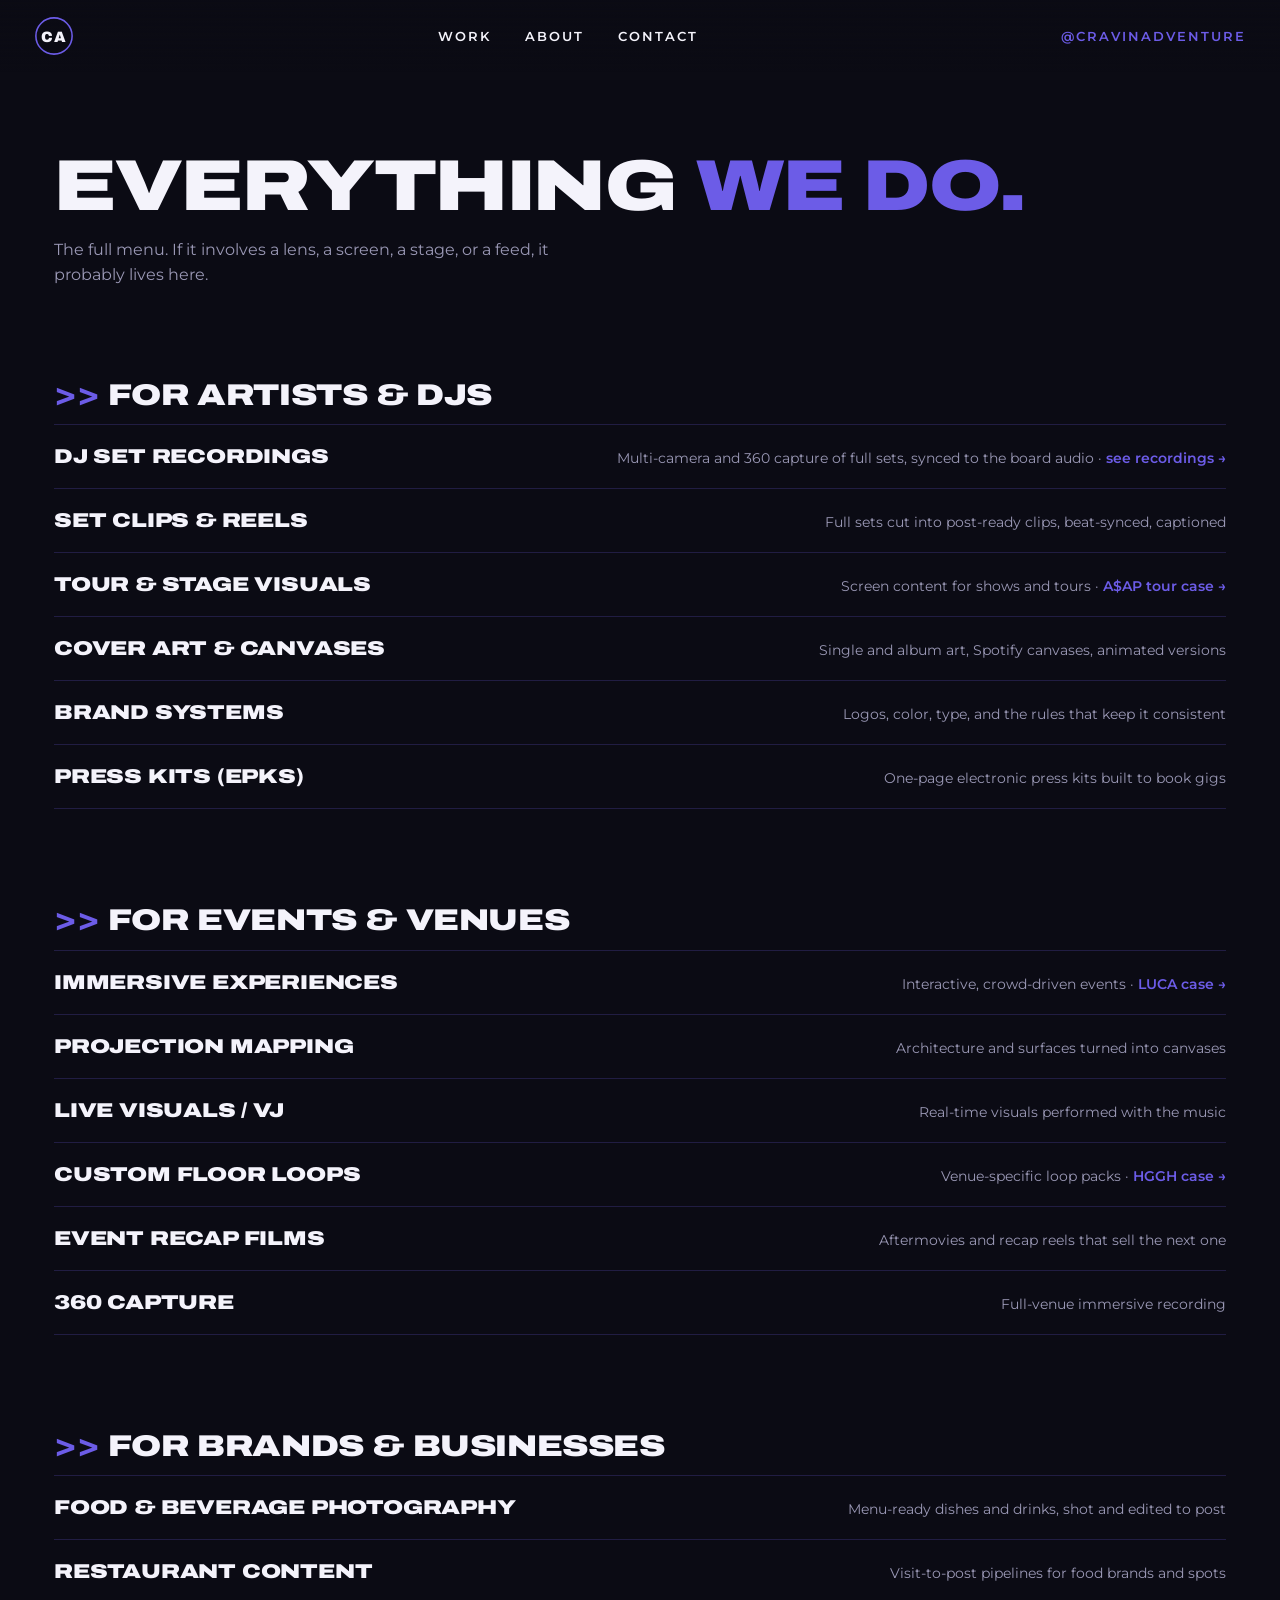
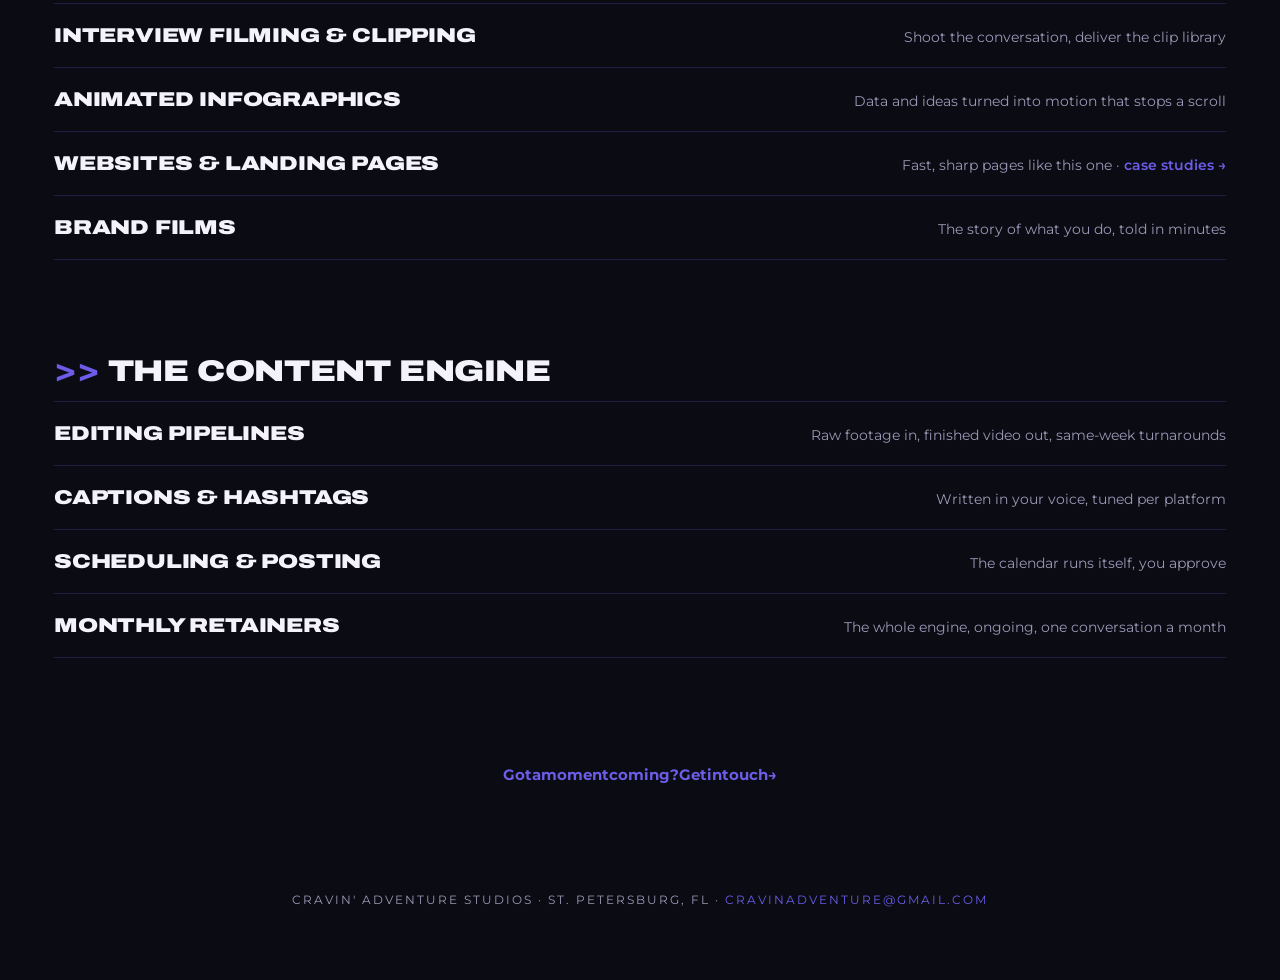
==== services.html @ c7253a54 "services.html: the full menu, grouped by audience with proof links Progressive disclosure per Agency" ====
<!DOCTYPE html>
<html lang="en">
<head>
<meta charset="UTF-8">
<meta name="viewport" content="width=device-width, initial-scale=1.0">
<title>Everything We Do · Cravin' Adventure Studios</title>
<meta name="description" content="The full menu: visuals, video, photography, immersive events, and content engines from Cravin' Adventure Studios.">
<link rel="preconnect" href="https://fonts.googleapis.com">
<link rel="preconnect" href="https://fonts.gstatic.com" crossorigin>
<link href="https://fonts.googleapis.com/css2?family=Archivo:wdth,wght@125,900&family=Montserrat:wght@400;600&display=swap" rel="stylesheet">
<link rel="stylesheet" href="css/main.css">
<style>
  .svc-hero{padding:150px 34px 40px;max-width:1240px;margin:0 auto}
  .svc-hero h1{font-family:"Archivo",sans-serif;font-weight:900;font-stretch:125%;font-size:clamp(34px,6vw,72px);text-transform:uppercase;letter-spacing:-1.5px;line-height:1}
  .svc-hero h1 span{color:var(--accent)}
  .svc-hero p{margin-top:16px;color:var(--muted);font-size:16px;max-width:560px}
  .svc-group{max-width:1240px;margin:0 auto;padding:44px 34px}
  .svc-group h2{font-family:"Archivo",sans-serif;font-weight:900;font-stretch:125%;font-size:clamp(20px,2.6vw,30px);text-transform:uppercase;letter-spacing:-.4px;margin-bottom:6px}
  .svc-group h2::before{content:">> ";color:var(--accent)}
  .svc-list{border-top:1px solid var(--line)}
  .svc{display:flex;justify-content:space-between;align-items:baseline;gap:24px;padding:16px 0;border-bottom:1px solid var(--line)}
  .svc b{font-family:"Archivo",sans-serif;font-weight:900;font-stretch:125%;font-size:clamp(15px,1.7vw,20px);text-transform:uppercase;letter-spacing:-.2px;white-space:nowrap}
  .svc span{font-size:13.5px;color:var(--muted);text-align:right}
  .svc a{color:var(--accent);font-weight:600;text-decoration:none;white-space:nowrap}
  .backrow{text-align:center;padding:60px 0 20px}
  .backrow a{color:var(--accent);font-weight:700;font-size:15px;text-decoration:none}
  @media(max-width:700px){.svc{flex-direction:column;gap:4px}.svc span{text-align:left}}
</style>
</head>
<body>

<div id="exit-veil" aria-hidden="true"></div>

<nav id="nav">
  <a class="mono" href="index.html" aria-label="Cravin' Adventure Studios">
    <svg class="mono-spin" viewBox="0 0 64 64" width="40" height="40" aria-hidden="true">
      <circle cx="32" cy="32" r="29" fill="none" stroke="var(--accent)" stroke-width="2.5"/>
      <text x="32" y="41" text-anchor="middle" font-family="Archivo, sans-serif" font-weight="900" font-size="24" fill="var(--paper)">CA</text>
    </svg>
  </a>
  <div class="navlinks">
    <a class="lr" href="index.html#work">Work</a>
    <a class="lr" href="index.html#about">About</a>
    <a class="lr" href="index.html#contact">Contact</a>
  </div>
  <a class="ig lr" href="https://www.instagram.com/cravinadventure" target="_blank" rel="noopener">@cravinadventure</a>
</nav>

<header class="svc-hero">
  <h1>Everything <span>we do.</span></h1>
  <p>The full menu. If it involves a lens, a screen, a stage, or a feed, it probably lives here.</p>
</header>

<section class="svc-group" data-reveal>
  <h2>For Artists &amp; DJs</h2>
  <div class="svc-list">
    <div class="svc"><b>DJ Set Recordings</b><span>Multi-camera and 360 capture of full sets, synced to the board audio · <a href="https://cravinadventure.github.io/boutique-audio-visual-adventures/" target="_blank" rel="noopener">see recordings →</a></span></div>
    <div class="svc"><b>Set Clips &amp; Reels</b><span>Full sets cut into post-ready clips, beat-synced, captioned</span></div>
    <div class="svc"><b>Tour &amp; Stage Visuals</b><span>Screen content for shows and tours · <a href="https://cravinadventure.github.io/lxnd-asap-case-study/" target="_blank" rel="noopener">A$AP tour case →</a></span></div>
    <div class="svc"><b>Cover Art &amp; Canvases</b><span>Single and album art, Spotify canvases, animated versions</span></div>
    <div class="svc"><b>Brand Systems</b><span>Logos, color, type, and the rules that keep it consistent</span></div>
    <div class="svc"><b>Press Kits (EPKs)</b><span>One-page electronic press kits built to book gigs</span></div>
  </div>
</section>

<section class="svc-group" data-reveal>
  <h2>For Events &amp; Venues</h2>
  <div class="svc-list">
    <div class="svc"><b>Immersive Experiences</b><span>Interactive, crowd-driven events · <a href="https://cravinadventure.github.io/client-case-study-luca-immersive/" target="_blank" rel="noopener">LUCA case →</a></span></div>
    <div class="svc"><b>Projection Mapping</b><span>Architecture and surfaces turned into canvases</span></div>
    <div class="svc"><b>Live Visuals / VJ</b><span>Real-time visuals performed with the music</span></div>
    <div class="svc"><b>Custom Floor Loops</b><span>Venue-specific loop packs · <a href="https://cravinadventure.github.io/client-case-study-hggh/" target="_blank" rel="noopener">HGGH case →</a></span></div>
    <div class="svc"><b>Event Recap Films</b><span>Aftermovies and recap reels that sell the next one</span></div>
    <div class="svc"><b>360 Capture</b><span>Full-venue immersive recording</span></div>
  </div>
</section>

<section class="svc-group" data-reveal>
  <h2>For Brands &amp; Businesses</h2>
  <div class="svc-list">
    <div class="svc"><b>Food &amp; Beverage Photography</b><span>Menu-ready dishes and drinks, shot and edited to post</span></div>
    <div class="svc"><b>Restaurant Content</b><span>Visit-to-post pipelines for food brands and spots</span></div>
    <div class="svc"><b>Interview Filming &amp; Clipping</b><span>Shoot the conversation, deliver the clip library</span></div>
    <div class="svc"><b>Animated Infographics</b><span>Data and ideas turned into motion that stops a scroll</span></div>
    <div class="svc"><b>Websites &amp; Landing Pages</b><span>Fast, sharp pages like this one · <a href="https://cravinadventure.github.io/client-case-studies/" target="_blank" rel="noopener">case studies →</a></span></div>
    <div class="svc"><b>Brand Films</b><span>The story of what you do, told in minutes</span></div>
  </div>
</section>

<section class="svc-group" data-reveal>
  <h2>The Content Engine</h2>
  <div class="svc-list">
    <div class="svc"><b>Editing Pipelines</b><span>Raw footage in, finished video out, same-week turnarounds</span></div>
    <div class="svc"><b>Captions &amp; Hashtags</b><span>Written in your voice, tuned per platform</span></div>
    <div class="svc"><b>Scheduling &amp; Posting</b><span>The calendar runs itself, you approve</span></div>
    <div class="svc"><b>Monthly Retainers</b><span>The whole engine, ongoing, one conversation a month</span></div>
  </div>
</section>

<div class="backrow" data-reveal>
  <a class="lr" href="index.html#contact">Got a moment coming? Get in touch →</a>
</div>

<footer id="contact" style="padding-top:30px">
  <p class="fine">CRAVIN' ADVENTURE STUDIOS · St. Petersburg, FL · <a href="mailto:cravinadventure@gmail.com" style="color:var(--accent);text-decoration:none">cravinadventure@gmail.com</a></p>
</footer>

<script src="js/main.js"></script>
</body>
</html>
---- css/main.css ----
:root{
  --ink:#0b0b14; --panel:#101010; --panel2:#12121f;
  --paper:#f4f3fb; --muted:#9a98b5; --accent:#6C5CE7;
  --line:rgba(108,92,231,.22);
  --ease-reveal:cubic-bezier(.455,.03,.515,.955);
  --ease-roll:cubic-bezier(.2,.6,.3,1);
}
*{margin:0;padding:0;box-sizing:border-box}
html{scroll-behavior:smooth}
body{background:var(--ink);color:var(--paper);font-family:"Montserrat",Helvetica,Arial,sans-serif;line-height:1.55;-webkit-font-smoothing:antialiased;overflow-x:hidden}
a{color:inherit;text-decoration:none}
.visually-hidden{position:absolute;width:1px;height:1px;overflow:hidden;clip:rect(0 0 0 0)}

/* ---------- exit veil ---------- */
#exit-veil{position:fixed;inset:0;background:var(--ink);z-index:200;opacity:0;pointer-events:none;transition:opacity .3s ease-in-out}
#exit-veil.on{opacity:1}

/* ---------- nav ---------- */
#nav{position:fixed;top:0;left:0;right:0;z-index:100;display:flex;align-items:center;justify-content:space-between;padding:16px 34px;background:linear-gradient(180deg,rgba(11,11,20,.85),rgba(11,11,20,0));opacity:0}
.loaded #nav{animation:fadein .5s ease-out forwards}
.no-js #nav, .motion-off #nav{opacity:1;animation:none}
@keyframes fadein{to{opacity:1}}
@keyframes riseup{from{opacity:0;transform:translateY(30px)}to{opacity:1;transform:translateY(0)}}
.mono-spin{display:block;animation:spin 20s linear infinite}
@keyframes spin{to{transform:rotate(360deg)}}
.navlinks{display:flex;gap:34px}
#nav a{font-size:13px;font-weight:600;letter-spacing:2px;text-transform:uppercase}
.ig{color:var(--accent)}

/* ---------- letter-roll ---------- */
.lr{display:inline-block;overflow:hidden;vertical-align:bottom}
.lr .ch{display:inline-block;position:relative;transition:transform .25s var(--ease-roll);transition-delay:calc(var(--i)*25ms)}
.lr .ch::after{content:attr(data-ch);position:absolute;left:0;top:100%;color:var(--accent)}
@media(hover:hover){
  .lr:hover .ch, .lr:focus-visible .ch{transform:translateY(-100%)}
}

/* ---------- hero ---------- */
.hero{position:relative;height:100vh;min-height:560px;overflow:hidden;display:flex;flex-direction:column;justify-content:flex-end}
.hero::after{content:"";position:absolute;inset:0;background:linear-gradient(180deg,transparent 58%,rgba(11,11,20,.55) 78%,rgba(11,11,20,.96) 100%);z-index:1;pointer-events:none}
.hero video{position:absolute;inset:0;width:100%;height:100%;object-fit:cover;opacity:0}
.loaded .hero video{animation:fadein .9s ease-out .3s forwards}
.knockout{position:absolute;inset:0;width:100%;height:100%;opacity:0}
.loaded .knockout{animation:fadein .7s ease-out .25s forwards}
.motion-off .hero video,.motion-off .knockout{opacity:1;animation:none}
.kt{font-family:"Archivo",sans-serif;font-weight:900;font-stretch:125%;letter-spacing:.01em}
.hero-copy{position:relative;z-index:2;padding:0 34px 72px;max-width:720px;opacity:0}
.loaded .hero-copy{animation:riseup .6s cubic-bezier(.455,.03,.515,.955) .8s forwards}
.motion-off .hero-copy{opacity:1;transform:none;animation:none}
.hero-copy h2{font-family:"Archivo",sans-serif;font-weight:900;font-stretch:125%;font-size:clamp(22px,3.4vw,40px);line-height:1.06;letter-spacing:-.5px;text-transform:uppercase}
.hero-copy h2::after{content:"";display:block;width:72px;height:4px;background:var(--accent);margin-top:14px}
.hero-copy p{margin-top:14px;color:var(--muted);font-size:clamp(14px,1.6vw,17px);max-width:520px}
.cue{position:absolute;right:34px;bottom:72px;z-index:2;font-size:11px;letter-spacing:4px;color:var(--muted);writing-mode:vertical-rl;opacity:0}
.loaded .cue{animation:fadein .5s ease-out 1.2s forwards}
.motion-off .cue{opacity:1;animation:none}

/* ---------- marquee ---------- */
.marquee{overflow:hidden;border-top:1px solid var(--line);border-bottom:1px solid var(--line);background:var(--panel2);padding:14px 0}
.mq-track{display:flex;white-space:nowrap;width:max-content;animation:mq 30s linear infinite}
.marquee.rev .mq-track{animation-direction:reverse}
.mq-track span{font-family:"Archivo",sans-serif;font-weight:900;font-stretch:125%;font-size:15px;letter-spacing:3px;color:var(--muted)}
@keyframes mq{to{transform:translateX(-50%)}}

/* ---------- sections ---------- */
main section, footer{padding:110px 34px}
.shead{font-family:"Archivo",sans-serif;font-weight:900;font-stretch:125%;font-size:clamp(30px,4.6vw,56px);text-transform:uppercase;letter-spacing:-1px;line-height:1;margin-bottom:44px;max-width:1240px;margin-left:auto;margin-right:auto}
#work .shead::before{content:">> ";color:var(--accent)}

/* ---------- work grid ---------- */
.grid{display:grid;grid-template-columns:repeat(2,1fr);gap:22px;max-width:1240px;margin:0 auto}
.card{display:block;background:var(--panel2);border:1px solid var(--line);border-radius:18px;overflow:hidden;transition:opacity .3s ease,border-color .3s ease}
.card .media{height:320px;overflow:hidden;background:var(--panel)}
.card .media video,.card .media img{width:100%;height:100%;object-fit:cover;display:block;transition:transform .3s ease}
@media(hover:hover){
  .grid:hover .card:not(:hover){opacity:.35}
  .card:hover{border-color:var(--accent)}
  .card:hover .media video,.card:hover .media img{transform:scale(1.04)}
}
.card:focus-visible{outline:2px solid var(--accent);outline-offset:3px}
.card .meta{display:flex;justify-content:space-between;align-items:flex-end;gap:18px;padding:22px 24px}
.card h3{font-family:"Archivo",sans-serif;font-weight:900;font-stretch:125%;font-size:clamp(17px,1.9vw,23px);line-height:1.12;text-transform:uppercase;letter-spacing:-.3px;max-width:60%}
.stat{text-align:right;white-space:nowrap}
.stat b{display:block;font-family:"Archivo",sans-serif;font-weight:900;font-stretch:125%;font-size:clamp(22px,2.6vw,34px);color:var(--accent);letter-spacing:-.5px}
.stat > span{font-size:11.5px;letter-spacing:1.4px;text-transform:uppercase;color:var(--muted)}
.live{position:relative;padding-left:20px}
.live::before{content:"";position:absolute;left:0;top:50%;transform:translateY(-50%);width:11px;height:11px;border-radius:50%;background:var(--accent);animation:pulse 1.6s ease-in-out infinite}
@keyframes pulse{0%,100%{opacity:1}50%{opacity:.3}}
.alllink{text-align:center;margin-top:36px}
.alllink a{color:var(--accent);font-weight:600;font-size:15px;letter-spacing:.5px}

/* ---------- credibility ---------- */
.cred{text-align:center;background:var(--panel);border-top:1px solid var(--line);border-bottom:1px solid var(--line)}
.cred .shead{margin-bottom:16px}
.cred p{color:var(--muted);font-size:16px;max-width:560px;margin:0 auto}
.cred .names{margin-top:26px;font-family:"Archivo",sans-serif;font-weight:900;font-stretch:125%;font-size:13px;letter-spacing:2.5px;color:var(--paper);opacity:.85;max-width:none}

/* ---------- footer ---------- */
footer{text-align:center;padding-bottom:70px}
.biglink{display:inline-block;font-family:"Archivo",sans-serif;font-weight:900;font-stretch:125%;font-size:clamp(20px,4.2vw,52px);text-transform:lowercase;letter-spacing:-1px;border-bottom:4px solid var(--accent);padding-bottom:6px}
footer .sub{margin-top:26px}
footer .sub a{color:var(--accent);font-weight:600;letter-spacing:1px}
.fine{margin-top:56px;font-size:11.5px;letter-spacing:2px;color:var(--muted);text-transform:uppercase}

/* ---------- reveal defaults (IO adds .in; CSS transitions; static without JS) ---------- */
.js [data-reveal]{opacity:0;transform:translateY(40px);transition:opacity .45s var(--ease-reveal),transform .45s var(--ease-reveal)}
.js [data-reveal].in{opacity:1;transform:translateY(0)}
.js.motion-off [data-reveal]{opacity:1;transform:none;transition:none}

/* ---------- responsive ---------- */
@media(max-width:820px){
  .grid{grid-template-columns:1fr}
  .navlinks{display:none}
  .cue{display:none}
  main section, footer{padding:80px 22px}
  .hero-copy{padding:0 22px 84px}
  .card h3{max-width:100%}
  .card .meta{flex-direction:column;align-items:flex-start;gap:10px}
  .stat{text-align:left}
}

/* ---------- reduced motion ---------- */
@media(prefers-reduced-motion:reduce){
  html{scroll-behavior:auto}
  .mono-spin,.mq-track,.live::before{animation:none}
  .lr .ch{transition:none}
  .card .media video,.card .media img,.card{transition:none}
  .js [data-reveal],.hero-copy,.cue,#nav,.hero video,.knockout{opacity:1 !important;transform:none !important;animation:none !important}
}
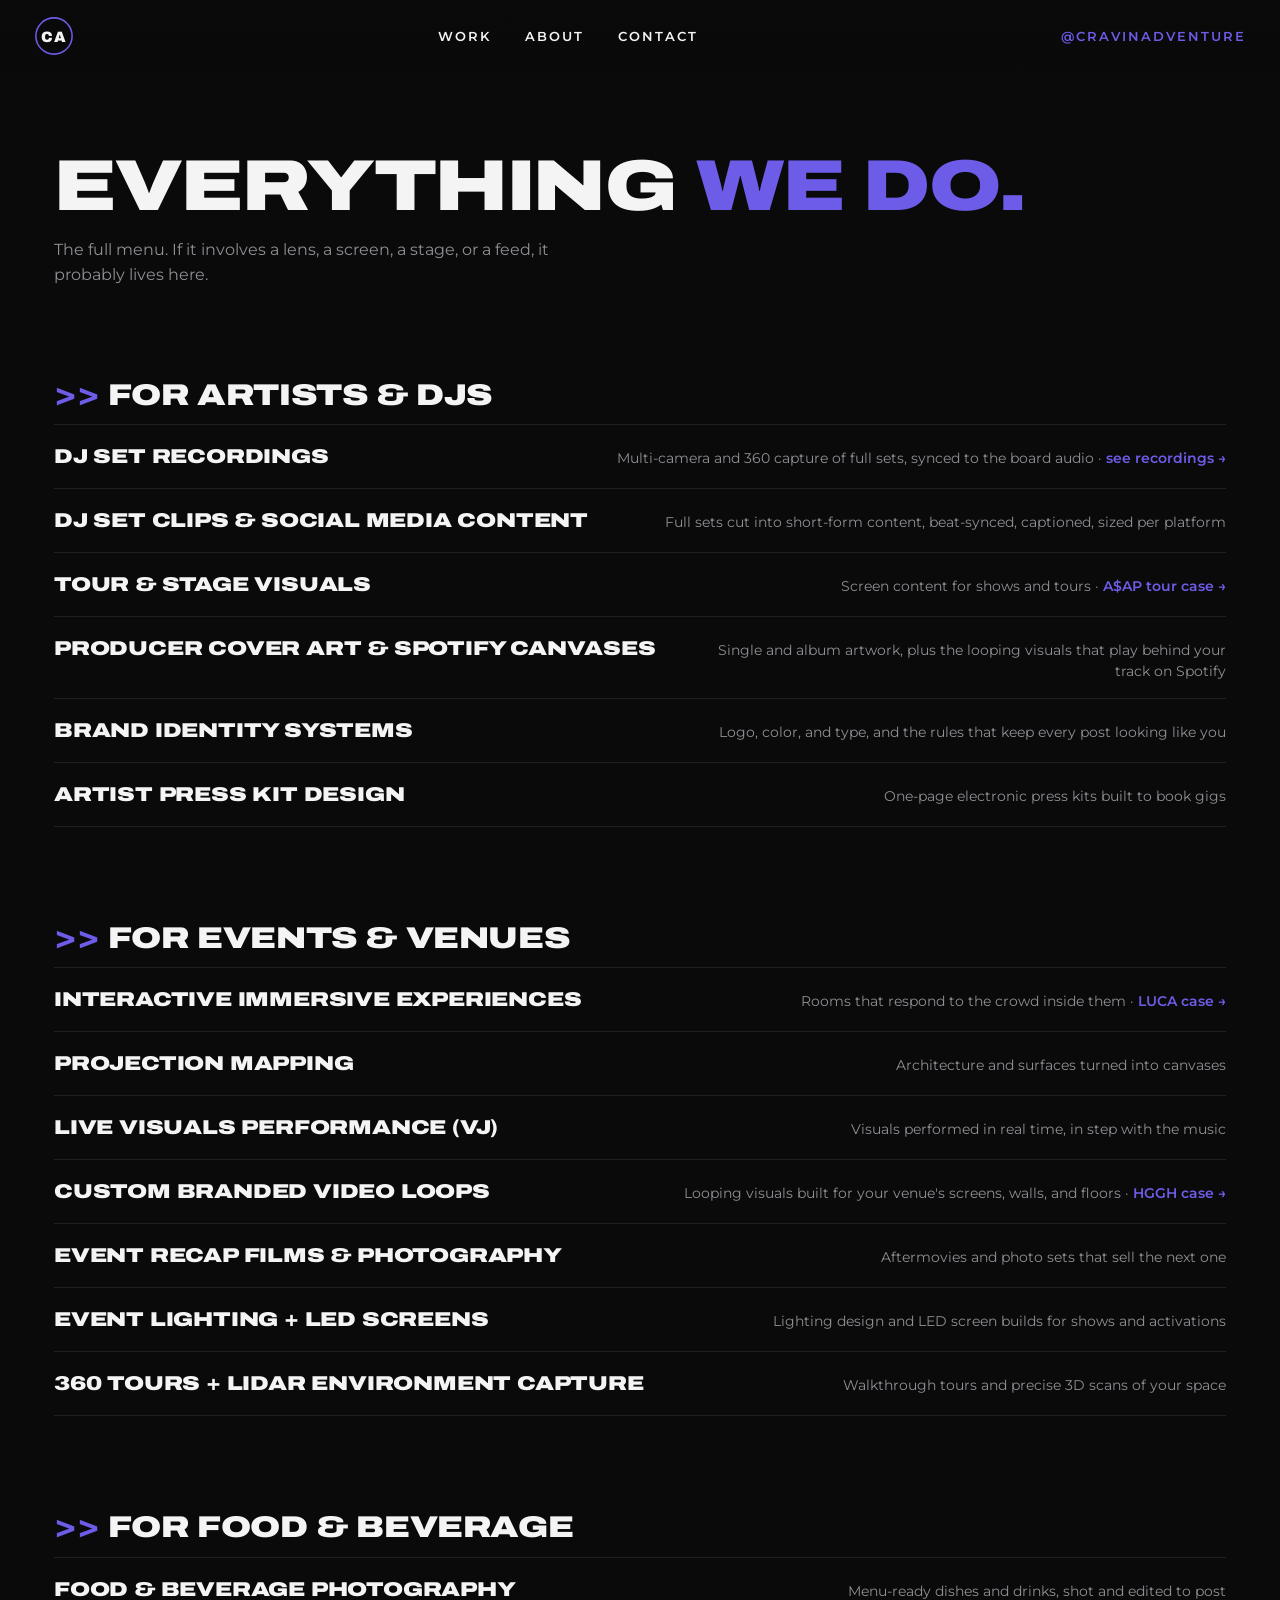
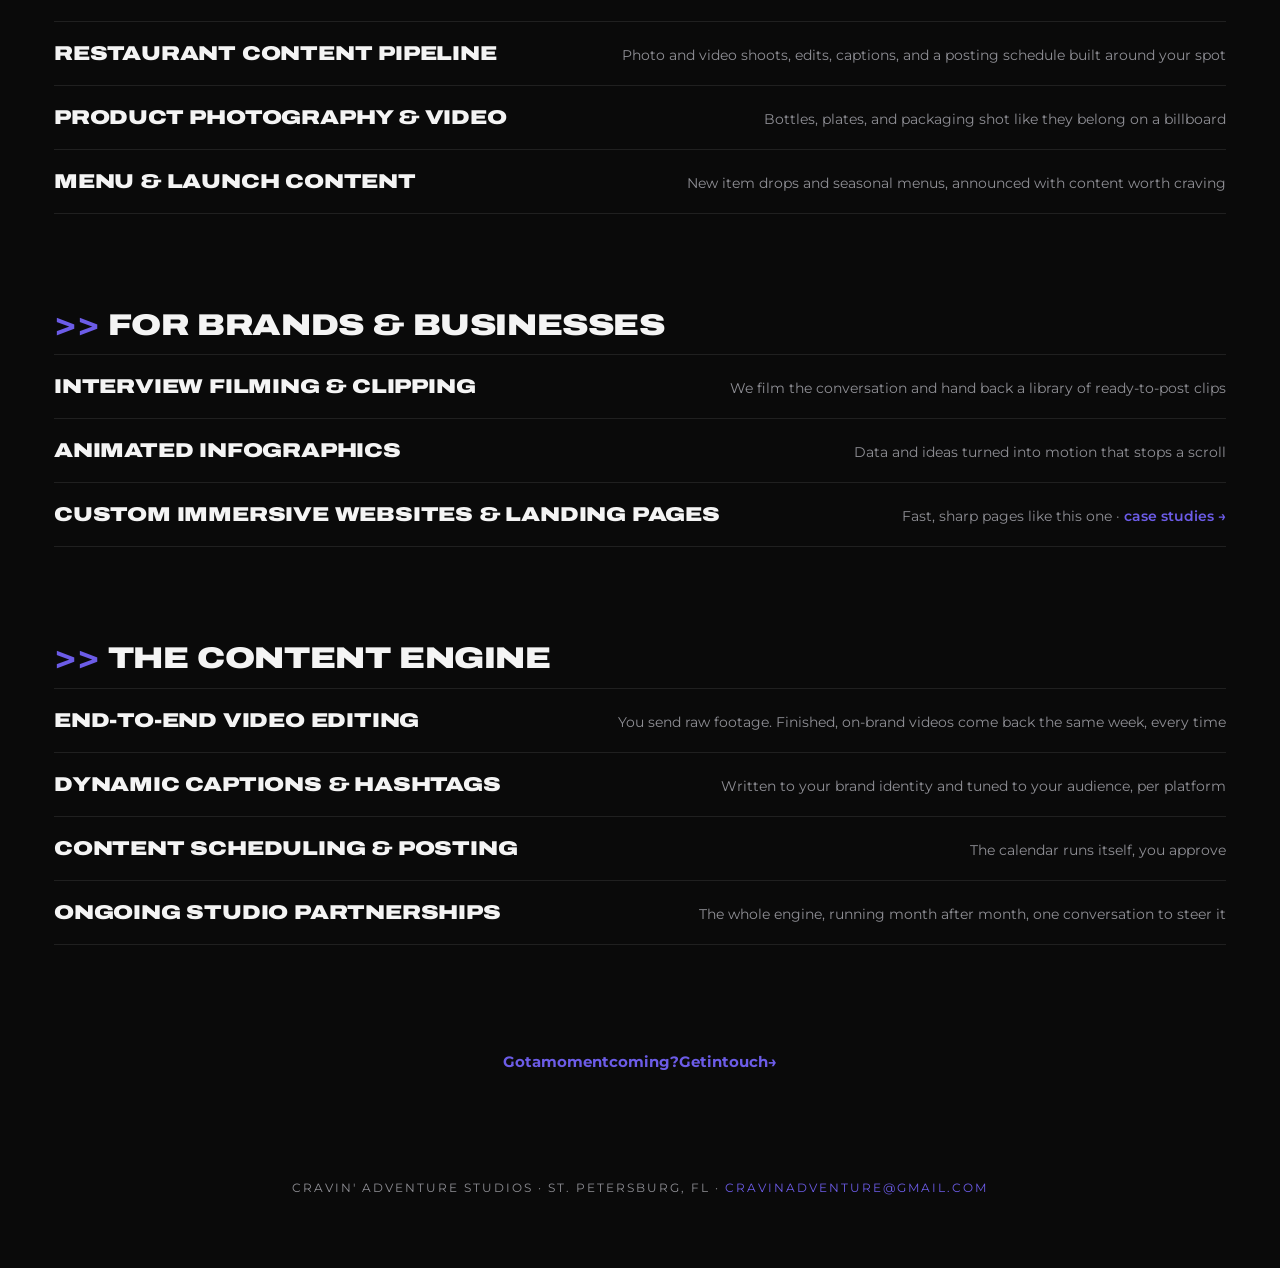
==== commit 4ecbb685: "services: full copy pass per Mitch, average-Joe clarity, upscale tone - Renames: DJ Set Clips & Soci" ====
--- a/services.html
+++ b/services.html
@@ -55,45 +55,53 @@
   <h2>For Artists &amp; DJs</h2>
   <div class="svc-list">
     <div class="svc"><b>DJ Set Recordings</b><span>Multi-camera and 360 capture of full sets, synced to the board audio · <a href="https://cravinadventure.github.io/boutique-audio-visual-adventures/" target="_blank" rel="noopener">see recordings →</a></span></div>
-    <div class="svc"><b>Set Clips &amp; Reels</b><span>Full sets cut into post-ready clips, beat-synced, captioned</span></div>
+    <div class="svc"><b>DJ Set Clips &amp; Social Media Content</b><span>Full sets cut into short-form content, beat-synced, captioned, sized per platform</span></div>
     <div class="svc"><b>Tour &amp; Stage Visuals</b><span>Screen content for shows and tours · <a href="https://cravinadventure.github.io/lxnd-asap-case-study/" target="_blank" rel="noopener">A$AP tour case →</a></span></div>
-    <div class="svc"><b>Cover Art &amp; Canvases</b><span>Single and album art, Spotify canvases, animated versions</span></div>
-    <div class="svc"><b>Brand Systems</b><span>Logos, color, type, and the rules that keep it consistent</span></div>
-    <div class="svc"><b>Press Kits (EPKs)</b><span>One-page electronic press kits built to book gigs</span></div>
+    <div class="svc"><b>Producer Cover Art &amp; Spotify Canvases</b><span>Single and album artwork, plus the looping visuals that play behind your track on Spotify</span></div>
+    <div class="svc"><b>Brand Identity Systems</b><span>Logo, color, and type, and the rules that keep every post looking like you</span></div>
+    <div class="svc"><b>Artist Press Kit Design</b><span>One-page electronic press kits built to book gigs</span></div>
   </div>
 </section>
 
 <section class="svc-group" data-reveal>
   <h2>For Events &amp; Venues</h2>
   <div class="svc-list">
-    <div class="svc"><b>Immersive Experiences</b><span>Interactive, crowd-driven events · <a href="https://cravinadventure.github.io/client-case-study-luca-immersive/" target="_blank" rel="noopener">LUCA case →</a></span></div>
+    <div class="svc"><b>Interactive Immersive Experiences</b><span>Rooms that respond to the crowd inside them · <a href="https://cravinadventure.github.io/client-case-study-luca-immersive/" target="_blank" rel="noopener">LUCA case →</a></span></div>
     <div class="svc"><b>Projection Mapping</b><span>Architecture and surfaces turned into canvases</span></div>
-    <div class="svc"><b>Live Visuals / VJ</b><span>Real-time visuals performed with the music</span></div>
-    <div class="svc"><b>Custom Floor Loops</b><span>Venue-specific loop packs · <a href="https://cravinadventure.github.io/client-case-study-hggh/" target="_blank" rel="noopener">HGGH case →</a></span></div>
-    <div class="svc"><b>Event Recap Films</b><span>Aftermovies and recap reels that sell the next one</span></div>
-    <div class="svc"><b>360 Capture</b><span>Full-venue immersive recording</span></div>
+    <div class="svc"><b>Live Visuals Performance (VJ)</b><span>Visuals performed in real time, in step with the music</span></div>
+    <div class="svc"><b>Custom Branded Video Loops</b><span>Looping visuals built for your venue's screens, walls, and floors · <a href="https://cravinadventure.github.io/client-case-study-hggh/" target="_blank" rel="noopener">HGGH case →</a></span></div>
+    <div class="svc"><b>Event Recap Films &amp; Photography</b><span>Aftermovies and photo sets that sell the next one</span></div>
+    <div class="svc"><b>Event Lighting + LED Screens</b><span>Lighting design and LED screen builds for shows and activations</span></div>
+    <div class="svc"><b>360 Tours + LiDAR Environment Capture</b><span>Walkthrough tours and precise 3D scans of your space</span></div>
+  </div>
+</section>
+
+<section class="svc-group" data-reveal>
+  <h2>For Food &amp; Beverage</h2>
+  <div class="svc-list">
+    <div class="svc"><b>Food &amp; Beverage Photography</b><span>Menu-ready dishes and drinks, shot and edited to post</span></div>
+    <div class="svc"><b>Restaurant Content Pipeline</b><span>Photo and video shoots, edits, captions, and a posting schedule built around your spot</span></div>
+    <div class="svc"><b>Product Photography &amp; Video</b><span>Bottles, plates, and packaging shot like they belong on a billboard</span></div>
+    <div class="svc"><b>Menu &amp; Launch Content</b><span>New item drops and seasonal menus, announced with content worth craving</span></div>
   </div>
 </section>
 
 <section class="svc-group" data-reveal>
   <h2>For Brands &amp; Businesses</h2>
   <div class="svc-list">
-    <div class="svc"><b>Food &amp; Beverage Photography</b><span>Menu-ready dishes and drinks, shot and edited to post</span></div>
-    <div class="svc"><b>Restaurant Content</b><span>Visit-to-post pipelines for food brands and spots</span></div>
-    <div class="svc"><b>Interview Filming &amp; Clipping</b><span>Shoot the conversation, deliver the clip library</span></div>
+    <div class="svc"><b>Interview Filming &amp; Clipping</b><span>We film the conversation and hand back a library of ready-to-post clips</span></div>
     <div class="svc"><b>Animated Infographics</b><span>Data and ideas turned into motion that stops a scroll</span></div>
-    <div class="svc"><b>Websites &amp; Landing Pages</b><span>Fast, sharp pages like this one · <a href="https://cravinadventure.github.io/client-case-studies/" target="_blank" rel="noopener">case studies →</a></span></div>
-    <div class="svc"><b>Brand Films</b><span>The story of what you do, told in minutes</span></div>
+    <div class="svc"><b>Custom Immersive Websites &amp; Landing Pages</b><span>Fast, sharp pages like this one · <a href="https://cravinadventure.github.io/client-case-studies/" target="_blank" rel="noopener">case studies →</a></span></div>
   </div>
 </section>
 
 <section class="svc-group" data-reveal>
   <h2>The Content Engine</h2>
   <div class="svc-list">
-    <div class="svc"><b>Editing Pipelines</b><span>Raw footage in, finished video out, same-week turnarounds</span></div>
-    <div class="svc"><b>Captions &amp; Hashtags</b><span>Written in your voice, tuned per platform</span></div>
-    <div class="svc"><b>Scheduling &amp; Posting</b><span>The calendar runs itself, you approve</span></div>
-    <div class="svc"><b>Monthly Retainers</b><span>The whole engine, ongoing, one conversation a month</span></div>
+    <div class="svc"><b>End-to-End Video Editing</b><span>You send raw footage. Finished, on-brand videos come back the same week, every time</span></div>
+    <div class="svc"><b>Dynamic Captions &amp; Hashtags</b><span>Written to your brand identity and tuned to your audience, per platform</span></div>
+    <div class="svc"><b>Content Scheduling &amp; Posting</b><span>The calendar runs itself, you approve</span></div>
+    <div class="svc"><b>Ongoing Studio Partnerships</b><span>The whole engine, running month after month, one conversation to steer it</span></div>
   </div>
 </section>
 
--- a/css/main.css
+++ b/css/main.css
@@ -1,7 +1,7 @@
 :root{
-  --ink:#0b0b14; --panel:#101010; --panel2:#12121f;
-  --paper:#f4f3fb; --muted:#9a98b5; --accent:#6C5CE7;
-  --line:rgba(108,92,231,.22);
+  --ink:#0a0a0a; --panel:#101010; --panel2:#151515;
+  --paper:#f4f4f4; --muted:#8f8f95; --accent:#6C5CE7;
+  --line:rgba(255,255,255,.09);
   --ease-reveal:cubic-bezier(.455,.03,.515,.955);
   --ease-roll:cubic-bezier(.2,.6,.3,1);
 }
@@ -16,7 +16,7 @@
 #exit-veil.on{opacity:1}
 
 /* ---------- nav ---------- */
-#nav{position:fixed;top:0;left:0;right:0;z-index:100;display:flex;align-items:center;justify-content:space-between;padding:16px 34px;background:linear-gradient(180deg,rgba(11,11,20,.85),rgba(11,11,20,0));opacity:0}
+#nav{position:fixed;top:0;left:0;right:0;z-index:100;display:flex;align-items:center;justify-content:space-between;padding:16px 34px;background:linear-gradient(180deg,rgba(10,10,10,.85),rgba(10,10,10,0));opacity:0}
 .loaded #nav{animation:fadein .5s ease-out forwards}
 .no-js #nav, .motion-off #nav{opacity:1;animation:none}
 @keyframes fadein{to{opacity:1}}
@@ -37,9 +37,10 @@
 
 /* ---------- hero ---------- */
 .hero{position:relative;height:100vh;min-height:560px;overflow:hidden;display:flex;flex-direction:column;justify-content:flex-end}
-.hero::after{content:"";position:absolute;inset:0;background:linear-gradient(180deg,transparent 58%,rgba(11,11,20,.55) 78%,rgba(11,11,20,.96) 100%);z-index:1;pointer-events:none}
+.hero::after{content:"";position:absolute;inset:0;background:linear-gradient(180deg,transparent 52%,rgba(10,10,10,.65) 74%,rgba(10,10,10,.97) 100%);z-index:1;pointer-events:none}
 .hero video{position:absolute;inset:0;width:100%;height:100%;object-fit:cover;opacity:0}
 .loaded .hero video{animation:fadein .9s ease-out .3s forwards}
+.hero video.swap{transition:opacity .5s ease;opacity:0 !important}
 .knockout{position:absolute;inset:0;width:100%;height:100%;opacity:0}
 .loaded .knockout{animation:fadein .7s ease-out .25s forwards}
 .motion-off .hero video,.motion-off .knockout{opacity:1;animation:none}
@@ -55,11 +56,13 @@
 .motion-off .cue{opacity:1;animation:none}
 
 /* ---------- marquee ---------- */
-.marquee{overflow:hidden;border-top:1px solid var(--line);border-bottom:1px solid var(--line);background:var(--panel2);padding:14px 0}
+.marquee{overflow:hidden;border-top:1px solid var(--line);border-bottom:1px solid var(--line);background:var(--panel2);padding:22px 0}
 .mq-track{display:flex;white-space:nowrap;width:max-content;animation:mq 30s linear infinite}
 .marquee.rev .mq-track{animation-direction:reverse}
-.mq-track span{font-family:"Archivo",sans-serif;font-weight:900;font-stretch:125%;font-size:15px;letter-spacing:3px;color:var(--muted)}
+.mq-track span{font-family:"Archivo",sans-serif;font-weight:900;font-stretch:125%;font-size:clamp(26px,3.6vw,46px);letter-spacing:2px;color:var(--muted);text-transform:uppercase}
 @keyframes mq{to{transform:translateX(-50%)}}
+.marquee.brand .mq-track span{color:var(--paper)}
+.marquee.brand .mq-track span em{font-style:normal;color:var(--accent)}
 
 /* ---------- sections ---------- */
 main section, footer{padding:110px 34px}
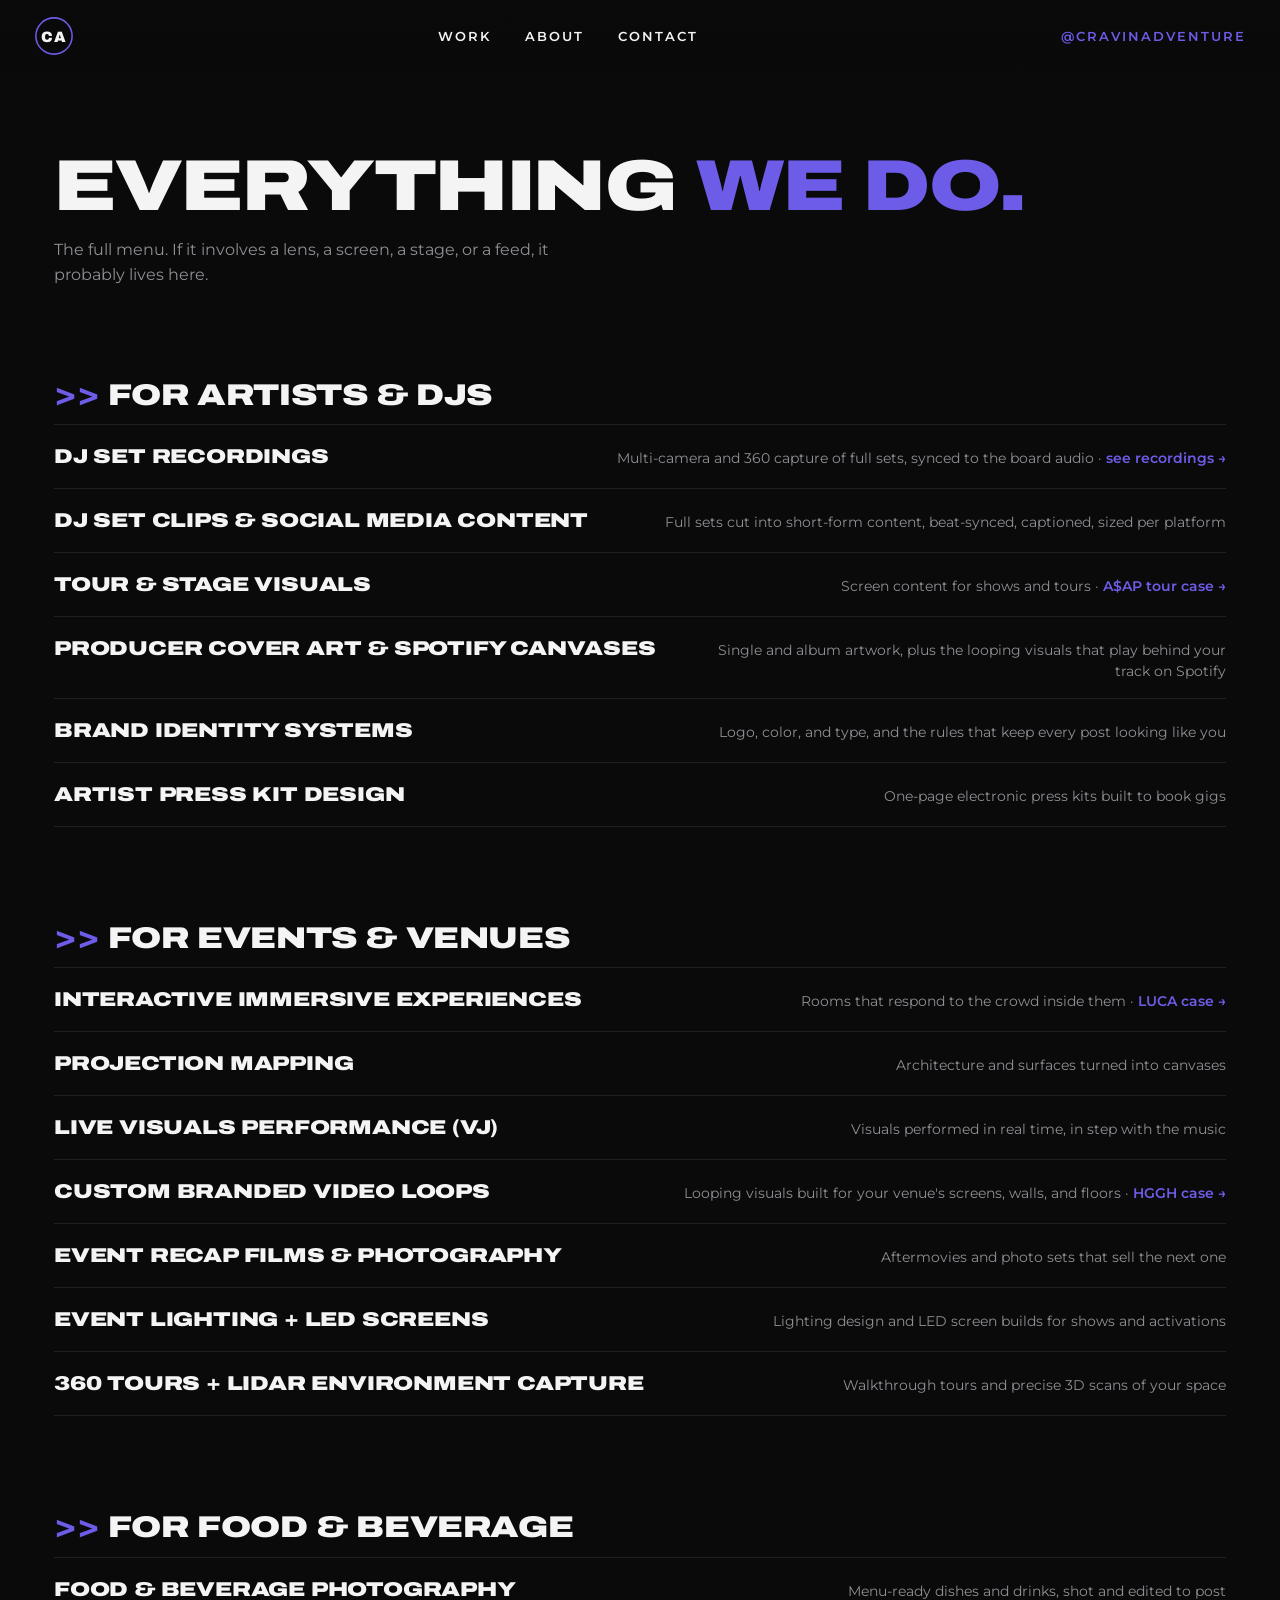
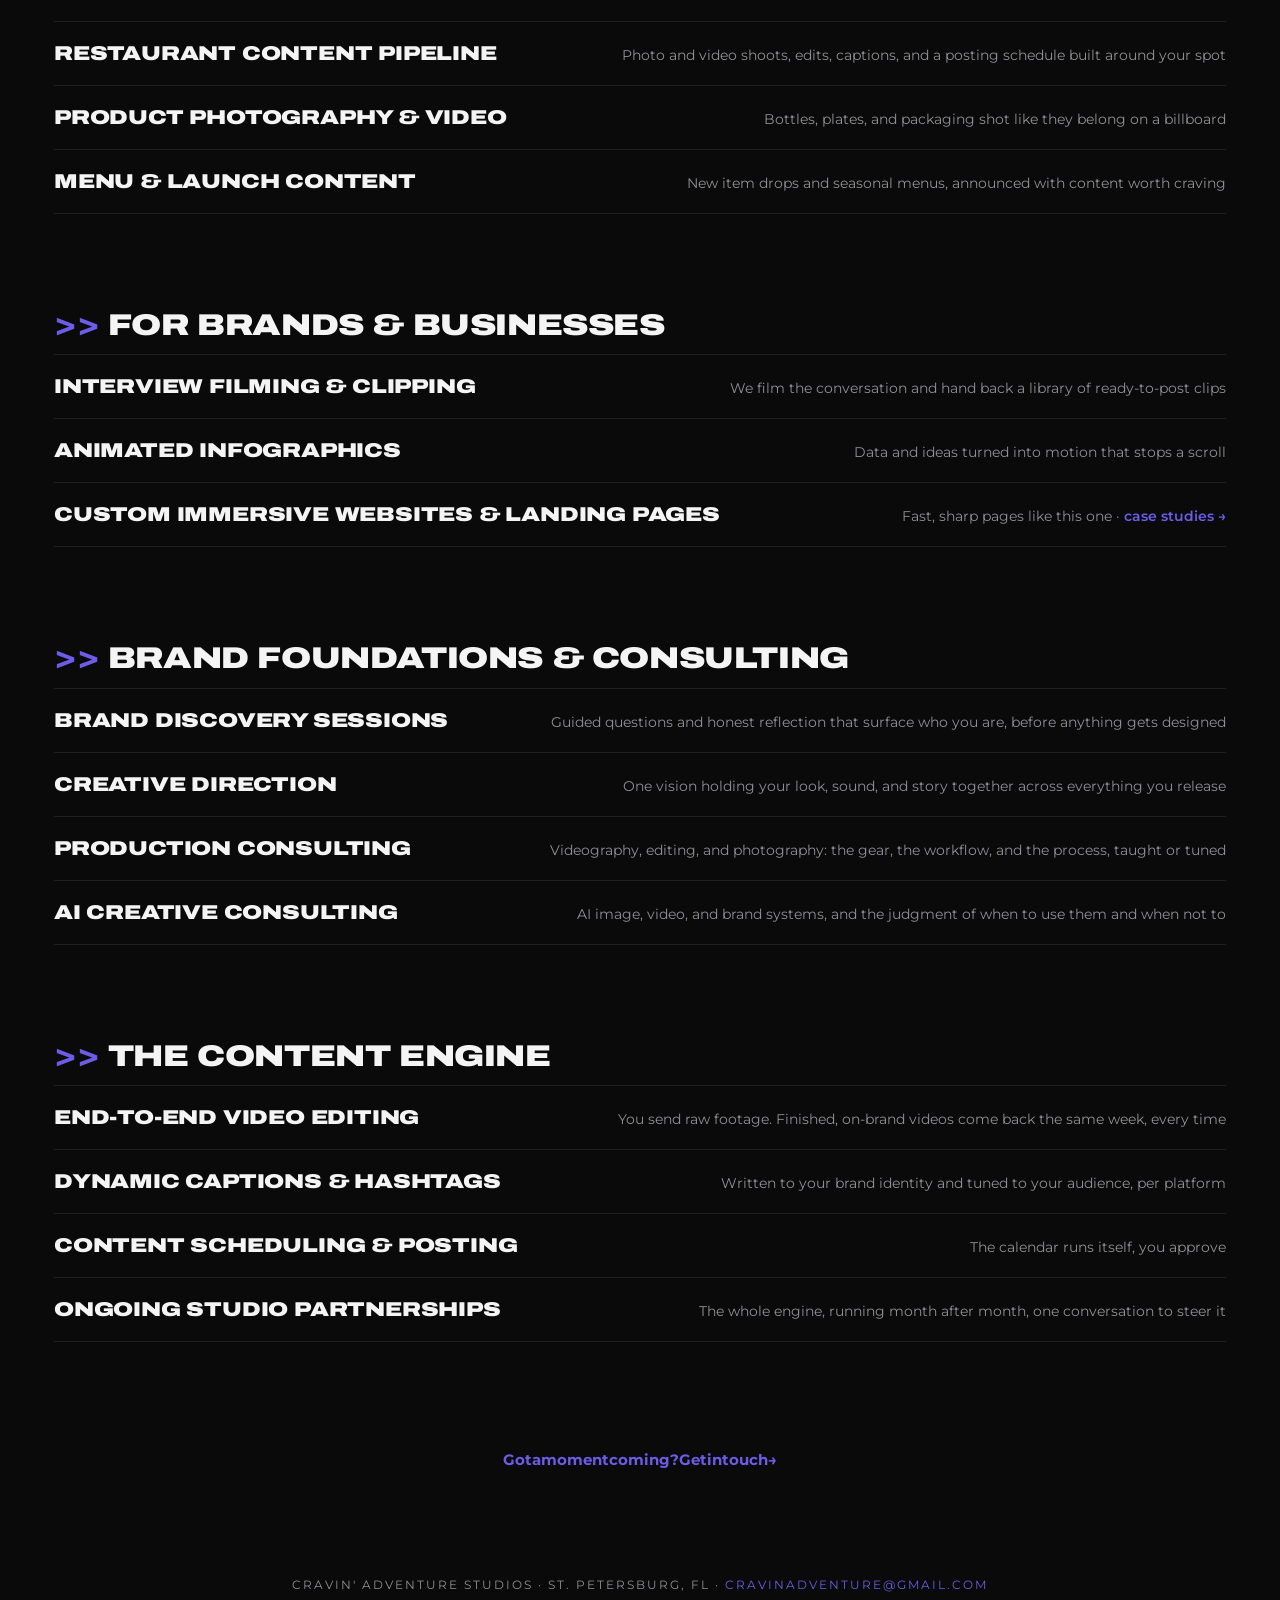
==== commit ead1c5d7: "services: Brand Foundations & Consulting section Brand Discovery Sessions (the questionnaire/self-re" ====
--- a/services.html
+++ b/services.html
@@ -96,6 +96,16 @@
 </section>
 
 <section class="svc-group" data-reveal>
+  <h2>Brand Foundations &amp; Consulting</h2>
+  <div class="svc-list">
+    <div class="svc"><b>Brand Discovery Sessions</b><span>Guided questions and honest reflection that surface who you are, before anything gets designed</span></div>
+    <div class="svc"><b>Creative Direction</b><span>One vision holding your look, sound, and story together across everything you release</span></div>
+    <div class="svc"><b>Production Consulting</b><span>Videography, editing, and photography: the gear, the workflow, and the process, taught or tuned</span></div>
+    <div class="svc"><b>AI Creative Consulting</b><span>AI image, video, and brand systems, and the judgment of when to use them and when not to</span></div>
+  </div>
+</section>
+
+<section class="svc-group" data-reveal>
   <h2>The Content Engine</h2>
   <div class="svc-list">
     <div class="svc"><b>End-to-End Video Editing</b><span>You send raw footage. Finished, on-brand videos come back the same week, every time</span></div>
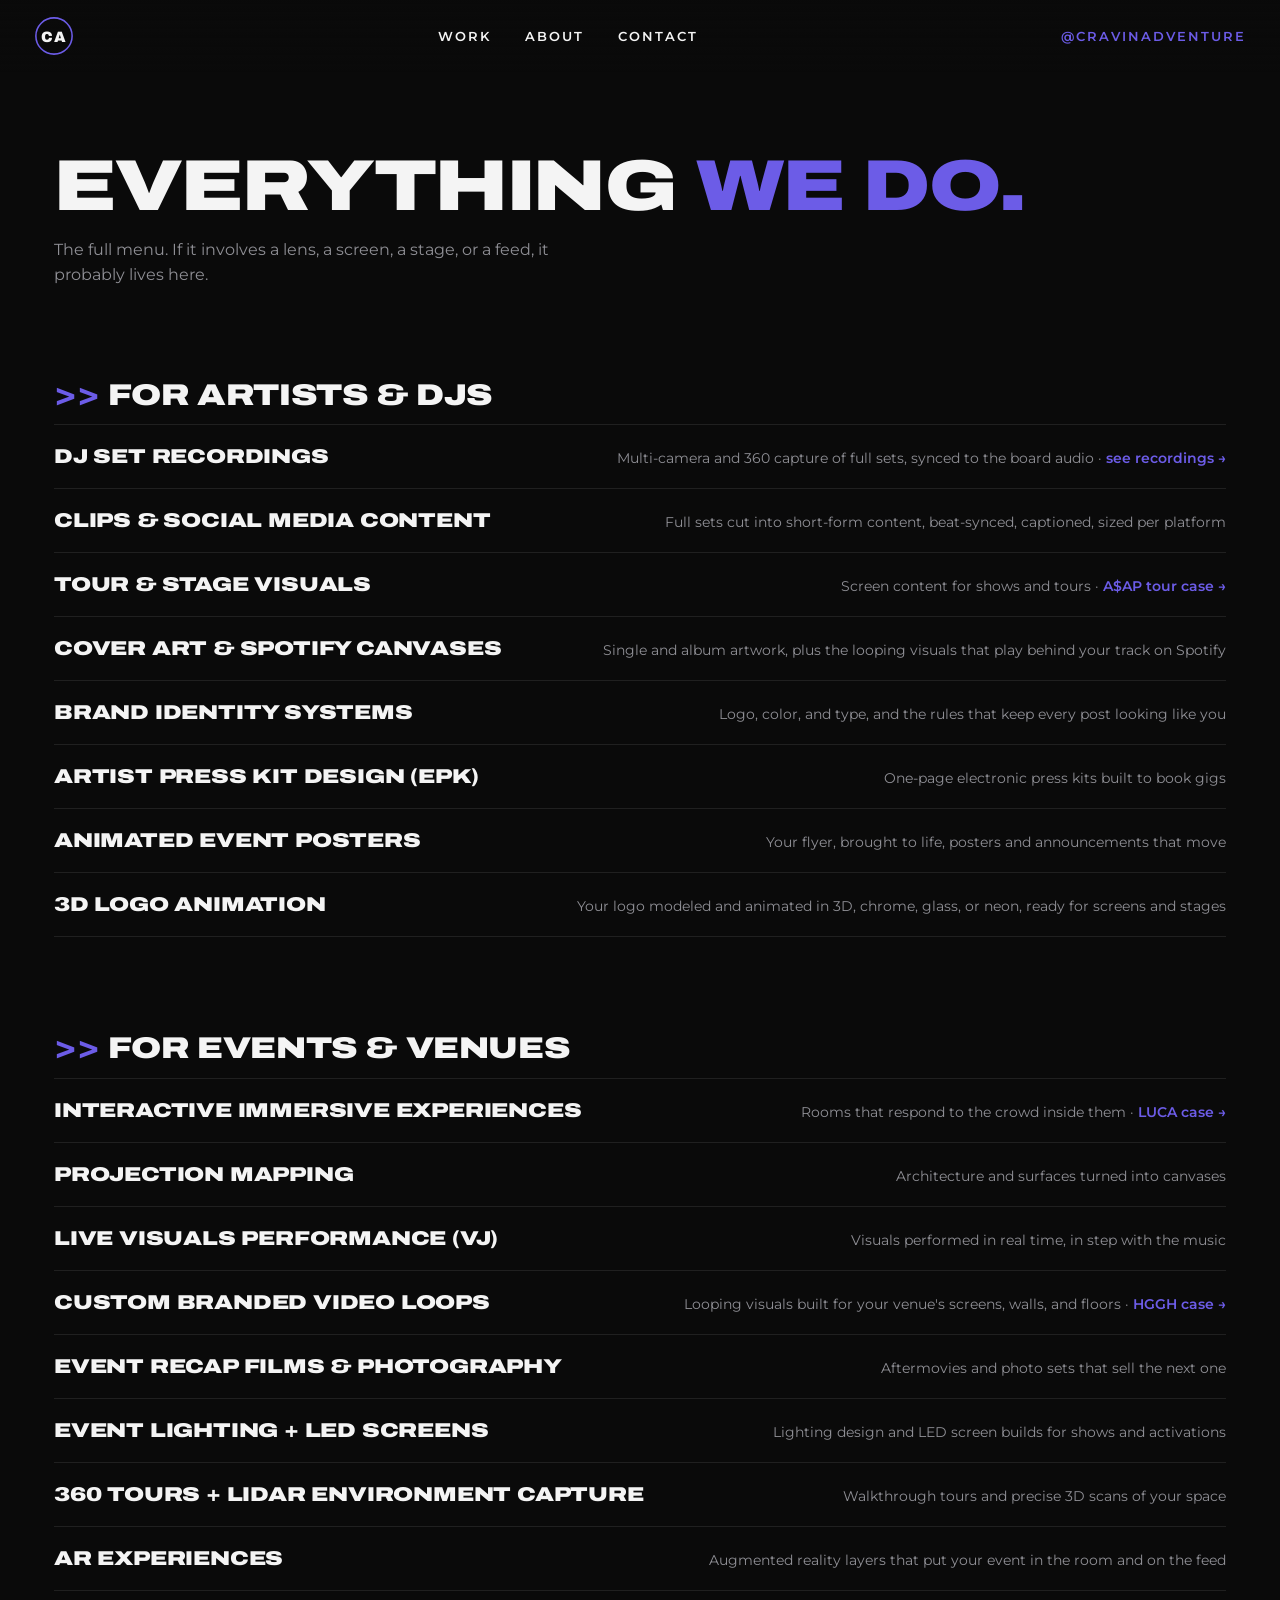
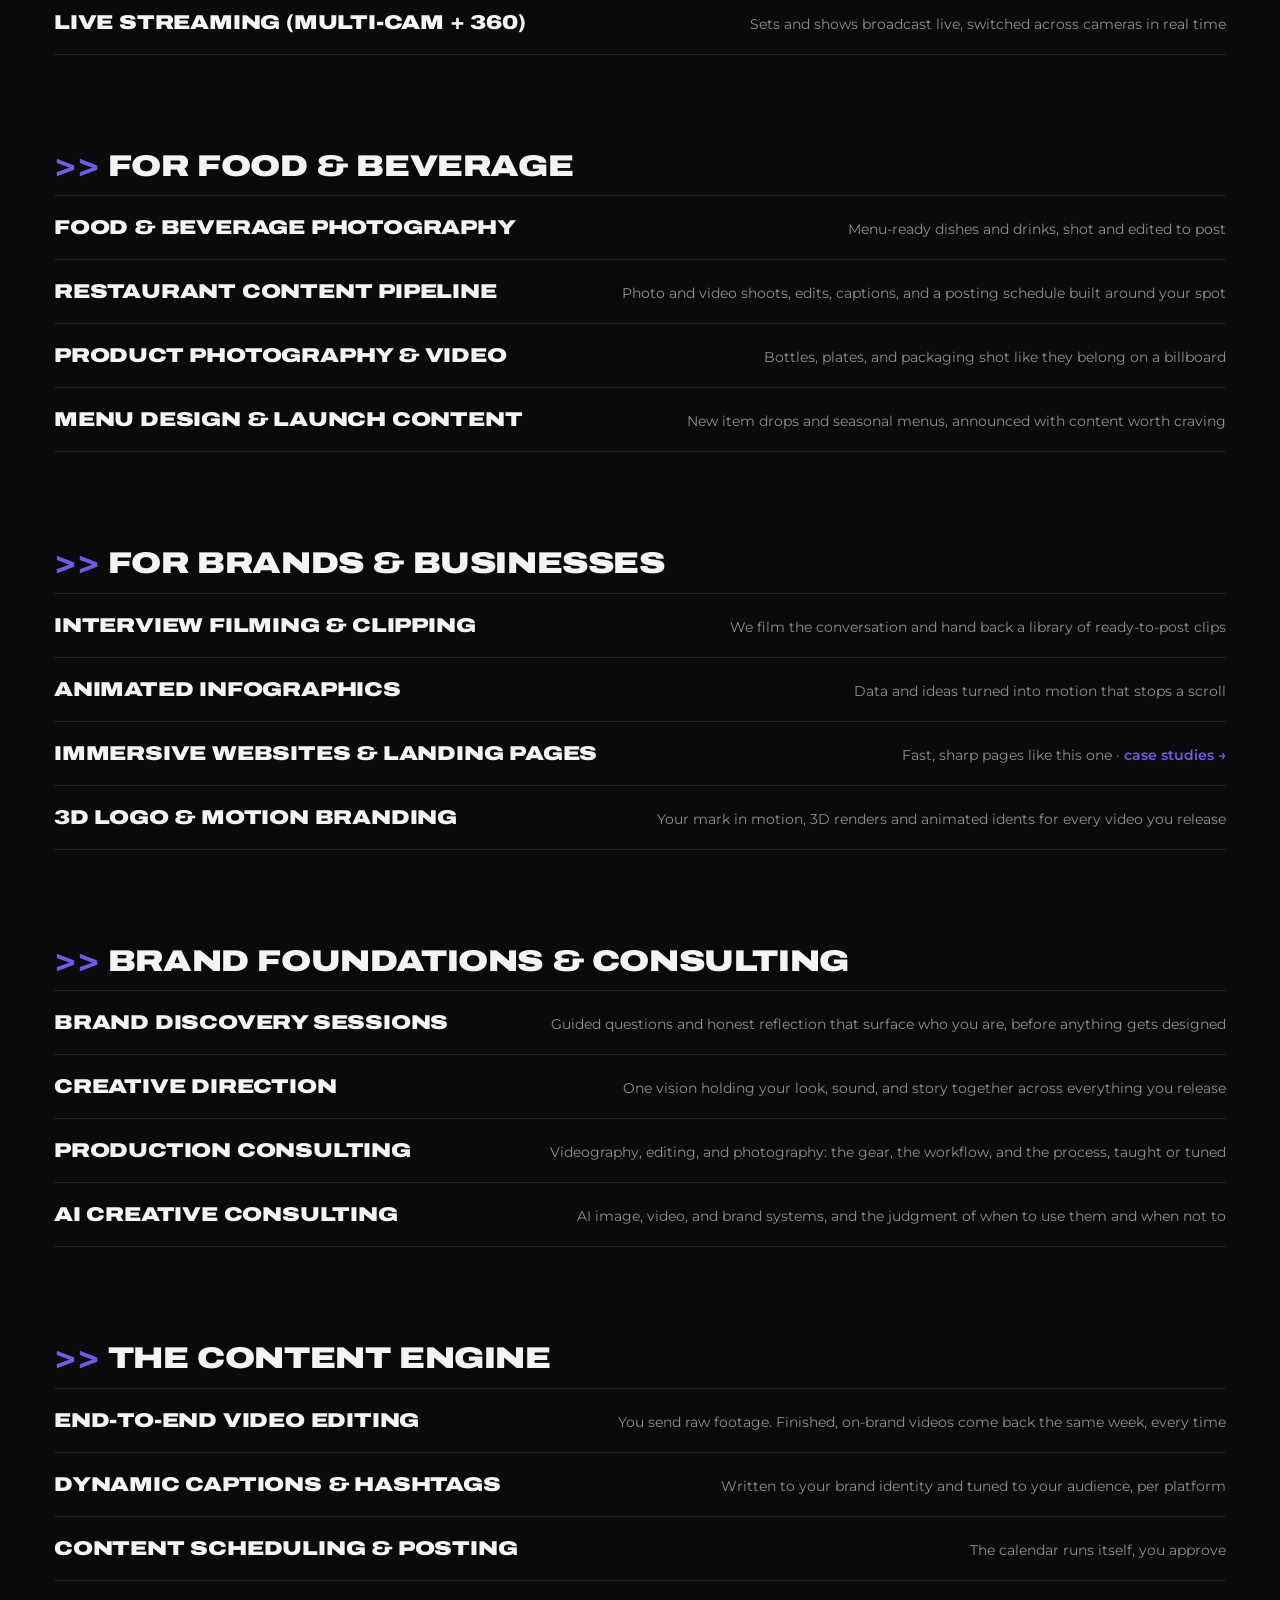
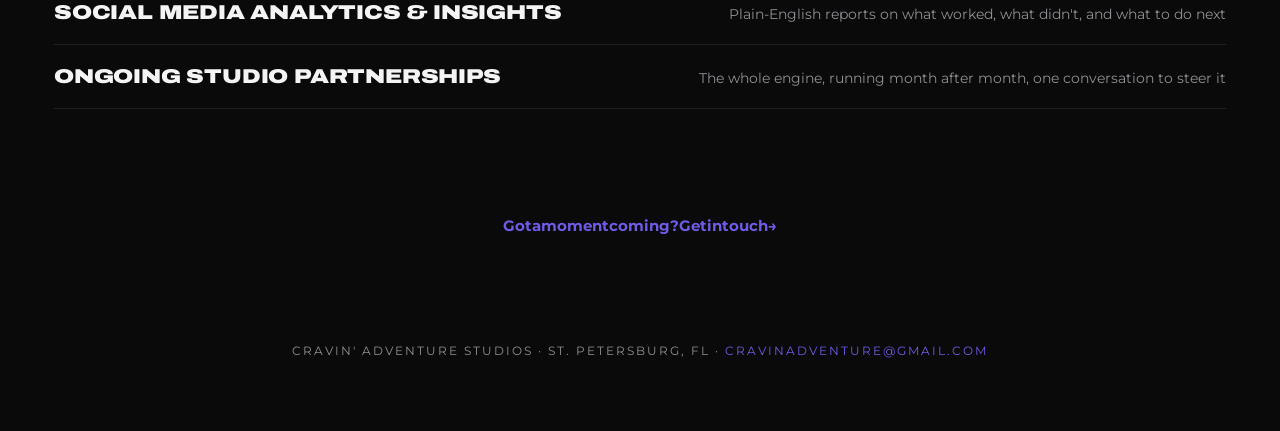
==== commit e315175e: "services round 2: renames + animated posters, 3D logo animation, AR, live streaming, analytics Renam" ====
--- a/services.html
+++ b/services.html
@@ -55,11 +55,13 @@
   <h2>For Artists &amp; DJs</h2>
   <div class="svc-list">
     <div class="svc"><b>DJ Set Recordings</b><span>Multi-camera and 360 capture of full sets, synced to the board audio · <a href="https://cravinadventure.github.io/boutique-audio-visual-adventures/" target="_blank" rel="noopener">see recordings →</a></span></div>
-    <div class="svc"><b>DJ Set Clips &amp; Social Media Content</b><span>Full sets cut into short-form content, beat-synced, captioned, sized per platform</span></div>
+    <div class="svc"><b>Clips &amp; Social Media Content</b><span>Full sets cut into short-form content, beat-synced, captioned, sized per platform</span></div>
     <div class="svc"><b>Tour &amp; Stage Visuals</b><span>Screen content for shows and tours · <a href="https://cravinadventure.github.io/lxnd-asap-case-study/" target="_blank" rel="noopener">A$AP tour case →</a></span></div>
-    <div class="svc"><b>Producer Cover Art &amp; Spotify Canvases</b><span>Single and album artwork, plus the looping visuals that play behind your track on Spotify</span></div>
+    <div class="svc"><b>Cover Art &amp; Spotify Canvases</b><span>Single and album artwork, plus the looping visuals that play behind your track on Spotify</span></div>
     <div class="svc"><b>Brand Identity Systems</b><span>Logo, color, and type, and the rules that keep every post looking like you</span></div>
-    <div class="svc"><b>Artist Press Kit Design</b><span>One-page electronic press kits built to book gigs</span></div>
+    <div class="svc"><b>Artist Press Kit Design (EPK)</b><span>One-page electronic press kits built to book gigs</span></div>
+    <div class="svc"><b>Animated Event Posters</b><span>Your flyer, brought to life, posters and announcements that move</span></div>
+    <div class="svc"><b>3D Logo Animation</b><span>Your logo modeled and animated in 3D, chrome, glass, or neon, ready for screens and stages</span></div>
   </div>
 </section>
 
@@ -73,6 +75,8 @@
     <div class="svc"><b>Event Recap Films &amp; Photography</b><span>Aftermovies and photo sets that sell the next one</span></div>
     <div class="svc"><b>Event Lighting + LED Screens</b><span>Lighting design and LED screen builds for shows and activations</span></div>
     <div class="svc"><b>360 Tours + LiDAR Environment Capture</b><span>Walkthrough tours and precise 3D scans of your space</span></div>
+    <div class="svc"><b>AR Experiences</b><span>Augmented reality layers that put your event in the room and on the feed</span></div>
+    <div class="svc"><b>Live Streaming (Multi-Cam + 360)</b><span>Sets and shows broadcast live, switched across cameras in real time</span></div>
   </div>
 </section>
 
@@ -82,7 +86,7 @@
     <div class="svc"><b>Food &amp; Beverage Photography</b><span>Menu-ready dishes and drinks, shot and edited to post</span></div>
     <div class="svc"><b>Restaurant Content Pipeline</b><span>Photo and video shoots, edits, captions, and a posting schedule built around your spot</span></div>
     <div class="svc"><b>Product Photography &amp; Video</b><span>Bottles, plates, and packaging shot like they belong on a billboard</span></div>
-    <div class="svc"><b>Menu &amp; Launch Content</b><span>New item drops and seasonal menus, announced with content worth craving</span></div>
+    <div class="svc"><b>Menu Design &amp; Launch Content</b><span>New item drops and seasonal menus, announced with content worth craving</span></div>
   </div>
 </section>
 
@@ -91,7 +95,8 @@
   <div class="svc-list">
     <div class="svc"><b>Interview Filming &amp; Clipping</b><span>We film the conversation and hand back a library of ready-to-post clips</span></div>
     <div class="svc"><b>Animated Infographics</b><span>Data and ideas turned into motion that stops a scroll</span></div>
-    <div class="svc"><b>Custom Immersive Websites &amp; Landing Pages</b><span>Fast, sharp pages like this one · <a href="https://cravinadventure.github.io/client-case-studies/" target="_blank" rel="noopener">case studies →</a></span></div>
+    <div class="svc"><b>Immersive Websites &amp; Landing Pages</b><span>Fast, sharp pages like this one · <a href="https://cravinadventure.github.io/client-case-studies/" target="_blank" rel="noopener">case studies →</a></span></div>
+    <div class="svc"><b>3D Logo &amp; Motion Branding</b><span>Your mark in motion, 3D renders and animated idents for every video you release</span></div>
   </div>
 </section>
 
@@ -111,6 +116,7 @@
     <div class="svc"><b>End-to-End Video Editing</b><span>You send raw footage. Finished, on-brand videos come back the same week, every time</span></div>
     <div class="svc"><b>Dynamic Captions &amp; Hashtags</b><span>Written to your brand identity and tuned to your audience, per platform</span></div>
     <div class="svc"><b>Content Scheduling &amp; Posting</b><span>The calendar runs itself, you approve</span></div>
+    <div class="svc"><b>Social Media Analytics &amp; Insights</b><span>Plain-English reports on what worked, what didn't, and what to do next</span></div>
     <div class="svc"><b>Ongoing Studio Partnerships</b><span>The whole engine, running month after month, one conversation to steer it</span></div>
   </div>
 </section>
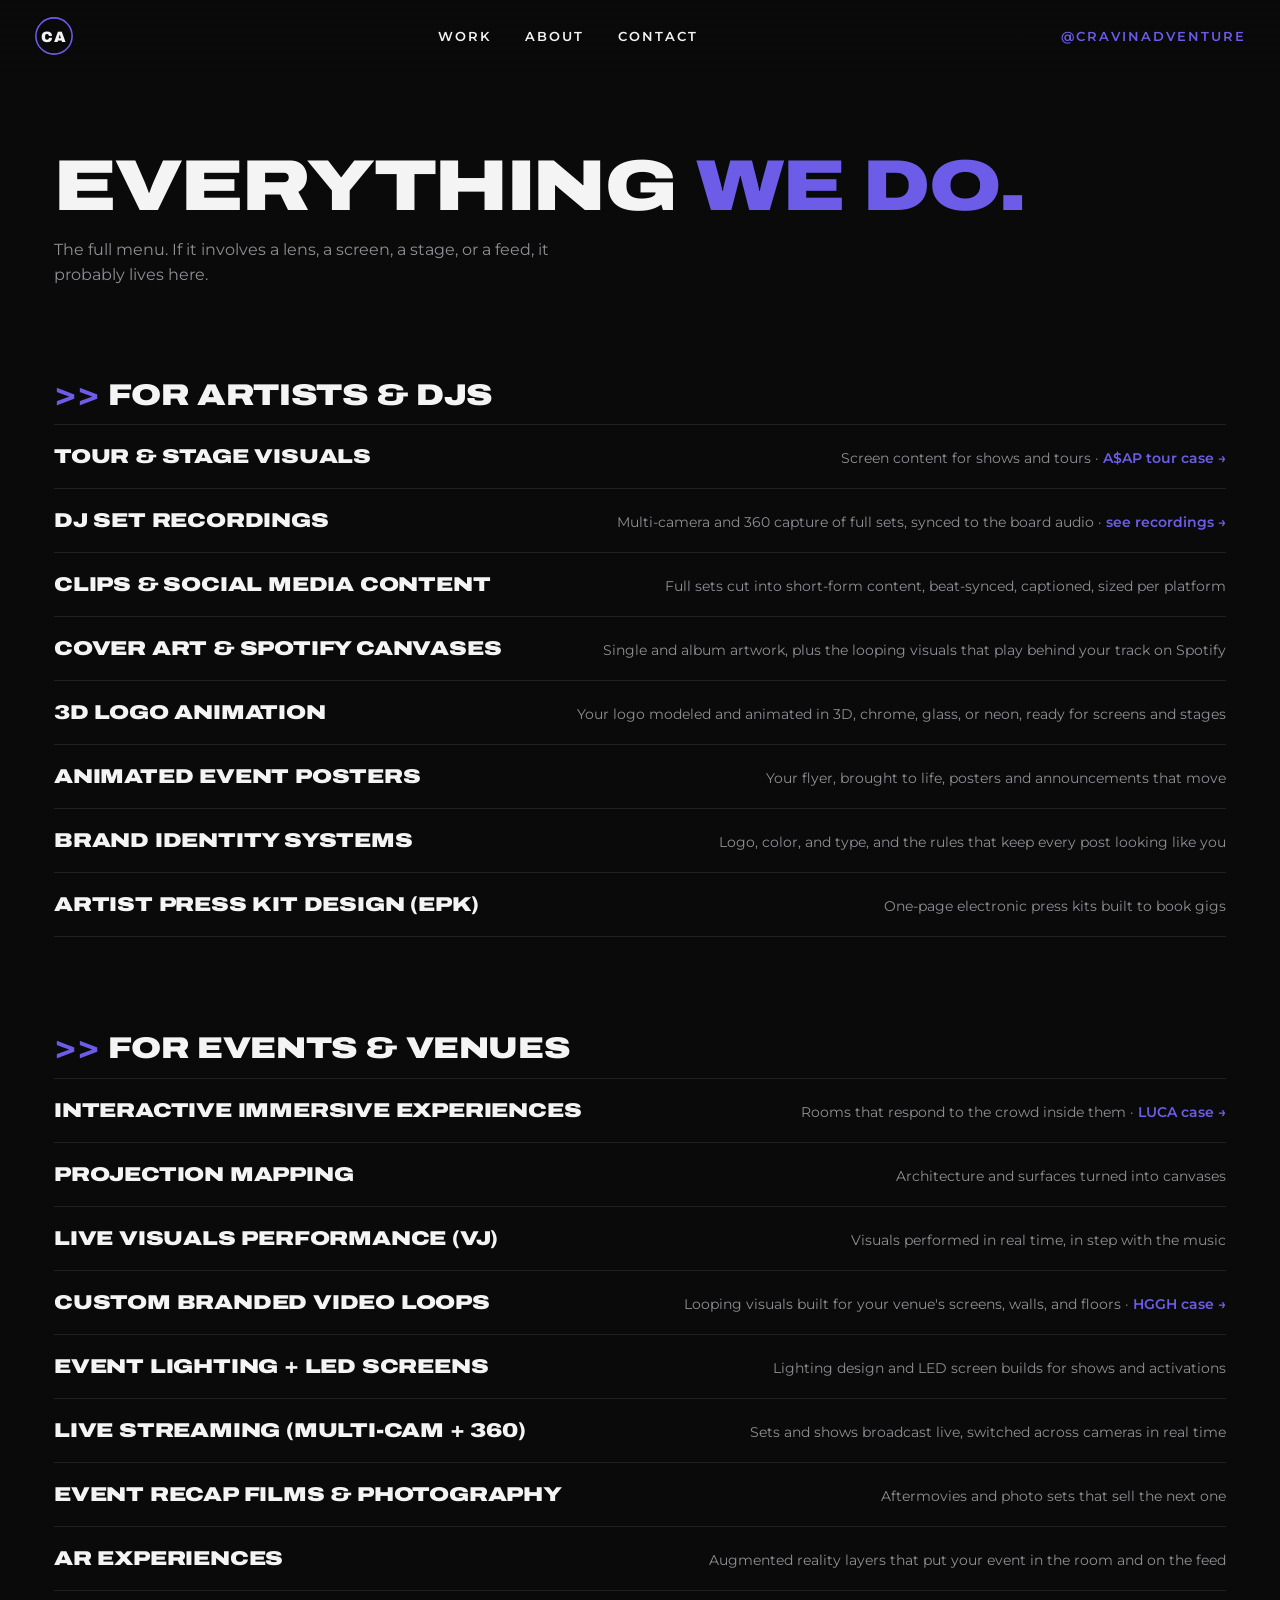
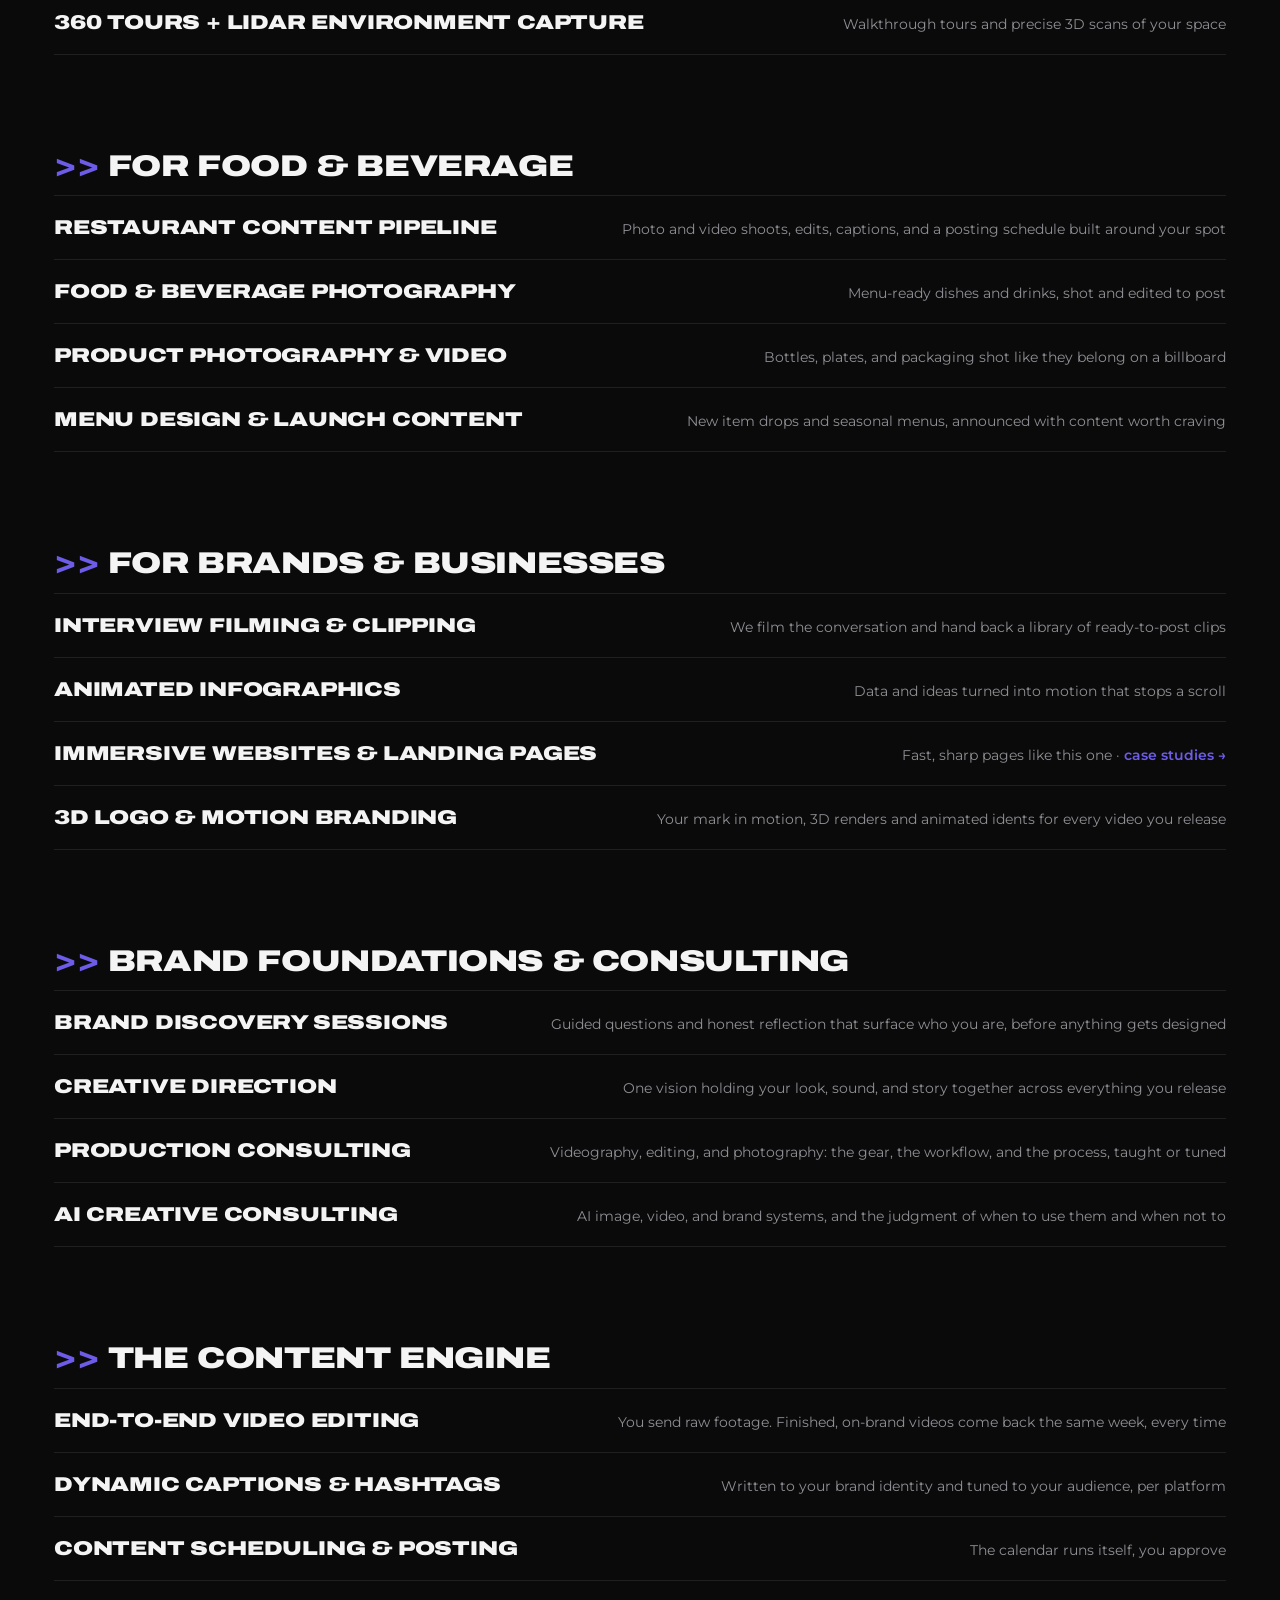
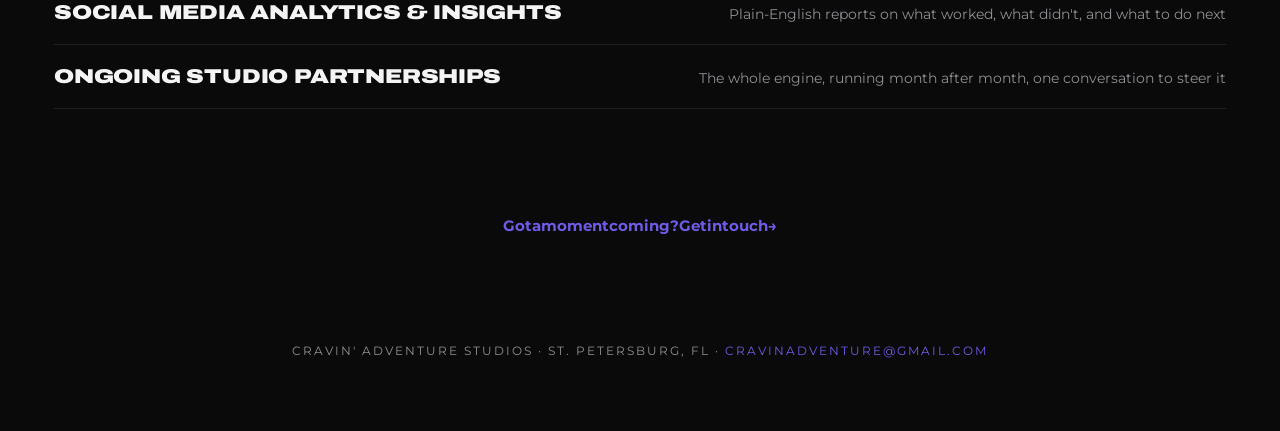
==== commit 24143de9: "services: intentional section and line ordering Sections: Artists & DJs (proof-densest) -> Events & " ====
--- a/services.html
+++ b/services.html
@@ -54,14 +54,14 @@
 <section class="svc-group" data-reveal>
   <h2>For Artists &amp; DJs</h2>
   <div class="svc-list">
+    <div class="svc"><b>Tour &amp; Stage Visuals</b><span>Screen content for shows and tours · <a href="https://cravinadventure.github.io/lxnd-asap-case-study/" target="_blank" rel="noopener">A$AP tour case →</a></span></div>
     <div class="svc"><b>DJ Set Recordings</b><span>Multi-camera and 360 capture of full sets, synced to the board audio · <a href="https://cravinadventure.github.io/boutique-audio-visual-adventures/" target="_blank" rel="noopener">see recordings →</a></span></div>
     <div class="svc"><b>Clips &amp; Social Media Content</b><span>Full sets cut into short-form content, beat-synced, captioned, sized per platform</span></div>
-    <div class="svc"><b>Tour &amp; Stage Visuals</b><span>Screen content for shows and tours · <a href="https://cravinadventure.github.io/lxnd-asap-case-study/" target="_blank" rel="noopener">A$AP tour case →</a></span></div>
     <div class="svc"><b>Cover Art &amp; Spotify Canvases</b><span>Single and album artwork, plus the looping visuals that play behind your track on Spotify</span></div>
+    <div class="svc"><b>3D Logo Animation</b><span>Your logo modeled and animated in 3D, chrome, glass, or neon, ready for screens and stages</span></div>
+    <div class="svc"><b>Animated Event Posters</b><span>Your flyer, brought to life, posters and announcements that move</span></div>
     <div class="svc"><b>Brand Identity Systems</b><span>Logo, color, and type, and the rules that keep every post looking like you</span></div>
     <div class="svc"><b>Artist Press Kit Design (EPK)</b><span>One-page electronic press kits built to book gigs</span></div>
-    <div class="svc"><b>Animated Event Posters</b><span>Your flyer, brought to life, posters and announcements that move</span></div>
-    <div class="svc"><b>3D Logo Animation</b><span>Your logo modeled and animated in 3D, chrome, glass, or neon, ready for screens and stages</span></div>
   </div>
 </section>
 
@@ -72,19 +72,19 @@
     <div class="svc"><b>Projection Mapping</b><span>Architecture and surfaces turned into canvases</span></div>
     <div class="svc"><b>Live Visuals Performance (VJ)</b><span>Visuals performed in real time, in step with the music</span></div>
     <div class="svc"><b>Custom Branded Video Loops</b><span>Looping visuals built for your venue's screens, walls, and floors · <a href="https://cravinadventure.github.io/client-case-study-hggh/" target="_blank" rel="noopener">HGGH case →</a></span></div>
+    <div class="svc"><b>Event Lighting + LED Screens</b><span>Lighting design and LED screen builds for shows and activations</span></div>
+    <div class="svc"><b>Live Streaming (Multi-Cam + 360)</b><span>Sets and shows broadcast live, switched across cameras in real time</span></div>
     <div class="svc"><b>Event Recap Films &amp; Photography</b><span>Aftermovies and photo sets that sell the next one</span></div>
-    <div class="svc"><b>Event Lighting + LED Screens</b><span>Lighting design and LED screen builds for shows and activations</span></div>
+    <div class="svc"><b>AR Experiences</b><span>Augmented reality layers that put your event in the room and on the feed</span></div>
     <div class="svc"><b>360 Tours + LiDAR Environment Capture</b><span>Walkthrough tours and precise 3D scans of your space</span></div>
-    <div class="svc"><b>AR Experiences</b><span>Augmented reality layers that put your event in the room and on the feed</span></div>
-    <div class="svc"><b>Live Streaming (Multi-Cam + 360)</b><span>Sets and shows broadcast live, switched across cameras in real time</span></div>
   </div>
 </section>
 
 <section class="svc-group" data-reveal>
   <h2>For Food &amp; Beverage</h2>
   <div class="svc-list">
+    <div class="svc"><b>Restaurant Content Pipeline</b><span>Photo and video shoots, edits, captions, and a posting schedule built around your spot</span></div>
     <div class="svc"><b>Food &amp; Beverage Photography</b><span>Menu-ready dishes and drinks, shot and edited to post</span></div>
-    <div class="svc"><b>Restaurant Content Pipeline</b><span>Photo and video shoots, edits, captions, and a posting schedule built around your spot</span></div>
     <div class="svc"><b>Product Photography &amp; Video</b><span>Bottles, plates, and packaging shot like they belong on a billboard</span></div>
     <div class="svc"><b>Menu Design &amp; Launch Content</b><span>New item drops and seasonal menus, announced with content worth craving</span></div>
   </div>
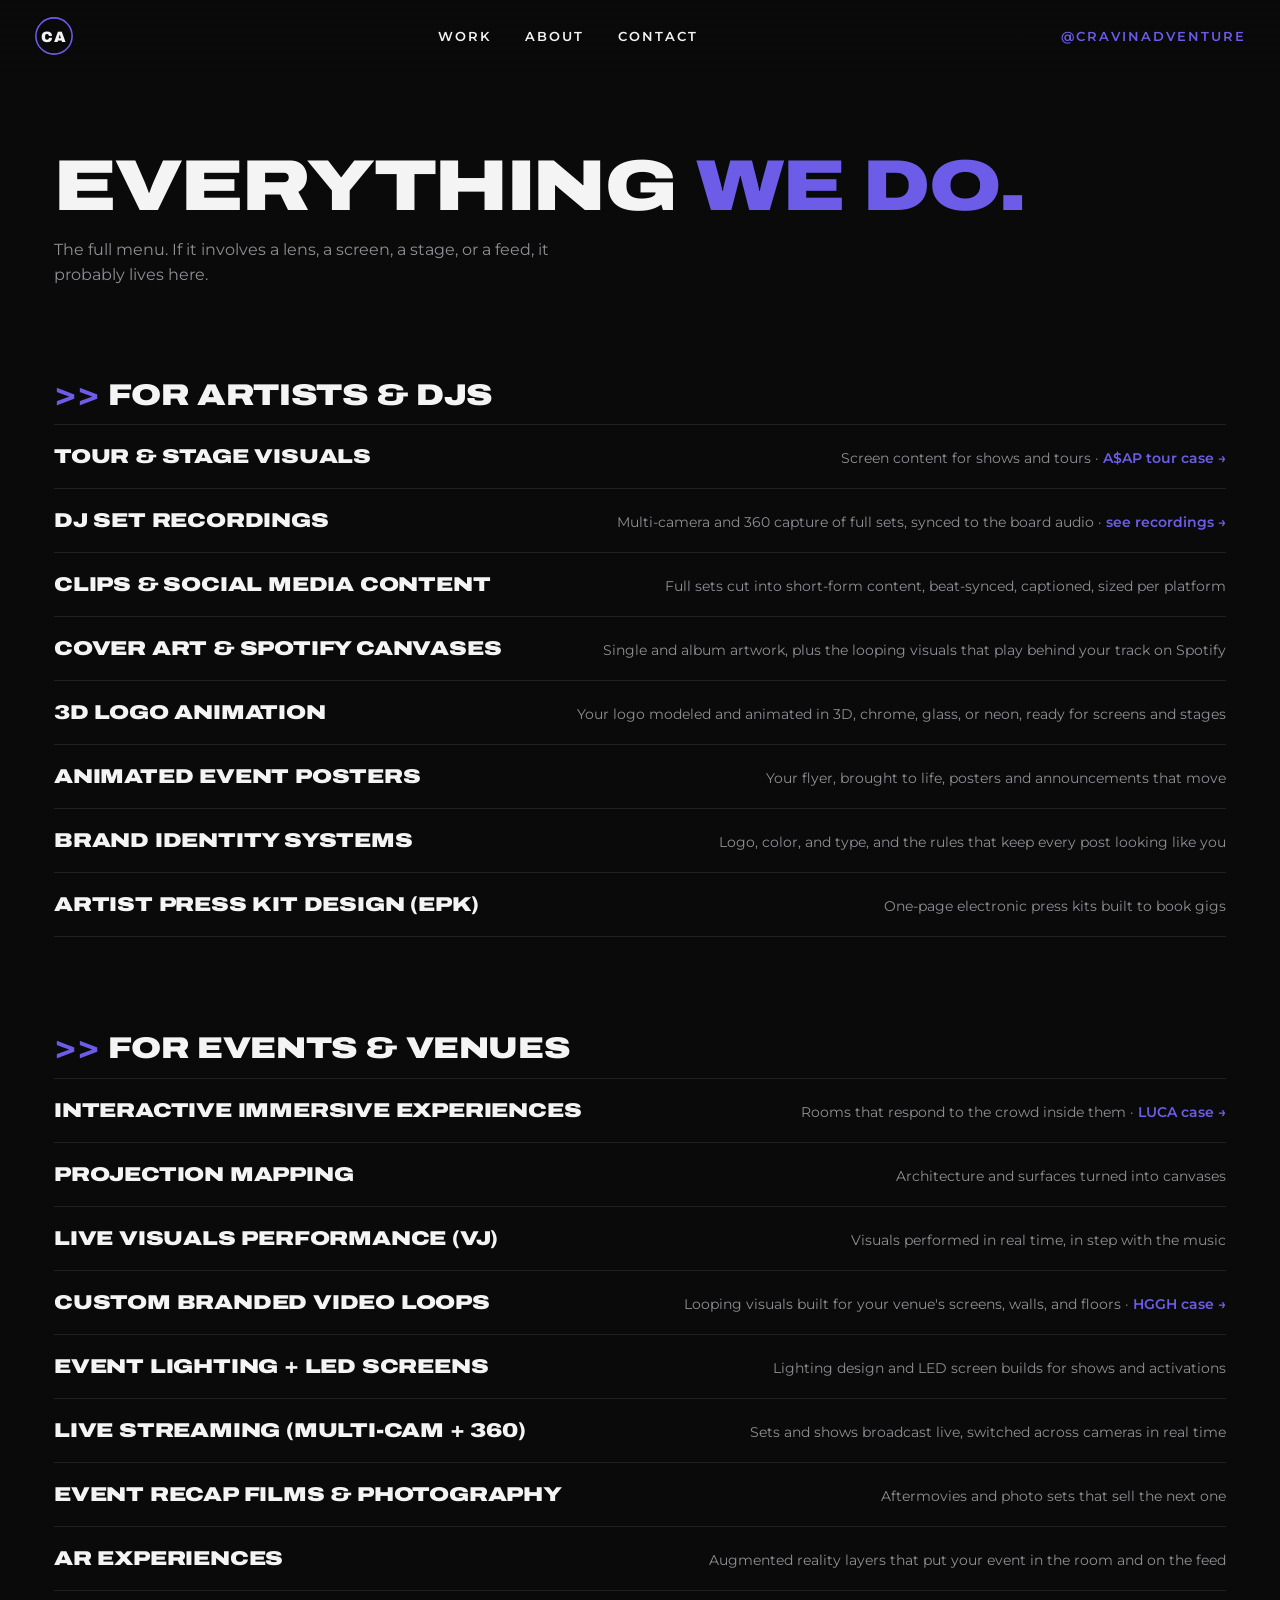
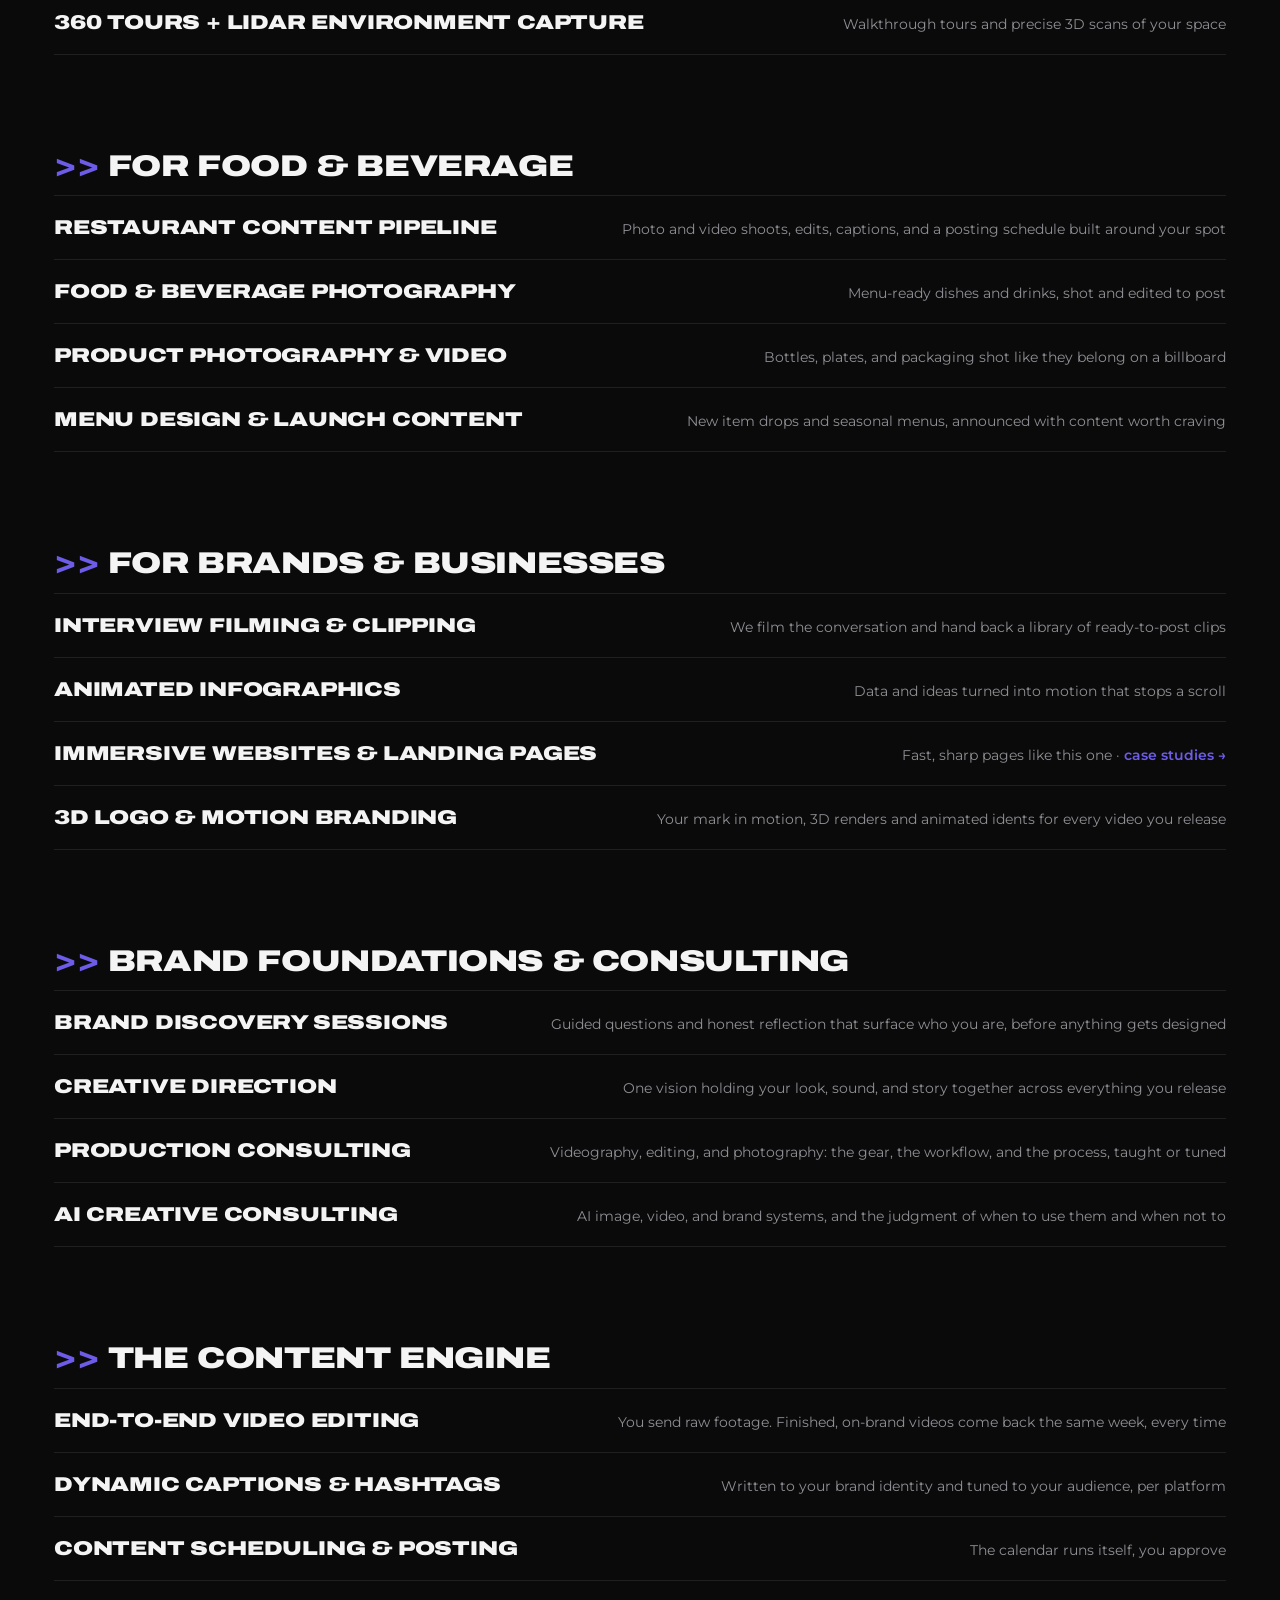
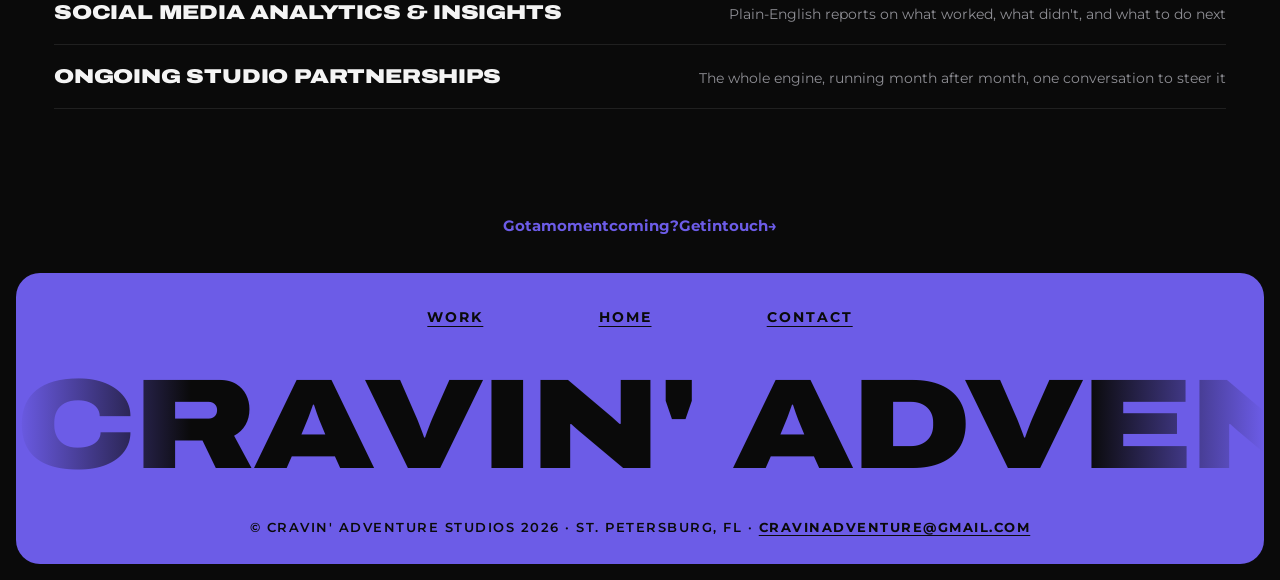
==== commit 928195c5: "footer: Culnane-style purple brand block on both pages Rounded accent-purple block: black underlined" ====
--- a/services.html
+++ b/services.html
@@ -125,9 +125,19 @@
   <a class="lr" href="index.html#contact">Got a moment coming? Get in touch →</a>
 </div>
 
-<footer id="contact" style="padding-top:30px">
-  <p class="fine">CRAVIN' ADVENTURE STUDIOS · St. Petersburg, FL · <a href="mailto:cravinadventure@gmail.com" style="color:var(--accent);text-decoration:none">cravinadventure@gmail.com</a></p>
-</footer>
+<div class="pfoot" aria-label="Cravin' Adventure Studios">
+  <div class="plinks">
+    <a href="index.html#work">Work</a>
+    <a href="index.html">Home</a>
+    <a href="mailto:cravinadventure@gmail.com">Contact</a>
+  </div>
+  <div class="pmq" aria-hidden="true">
+    <div class="mq-track">
+      <span>CRAVIN' ADVENTURE STUDIOS&nbsp;&nbsp;&nbsp;&nbsp;CRAVIN' ADVENTURE STUDIOS&nbsp;&nbsp;&nbsp;&nbsp;</span><span>CRAVIN' ADVENTURE STUDIOS&nbsp;&nbsp;&nbsp;&nbsp;CRAVIN' ADVENTURE STUDIOS&nbsp;&nbsp;&nbsp;&nbsp;</span>
+    </div>
+  </div>
+  <div class="pcopy">© CRAVIN' ADVENTURE STUDIOS 2026 · ST. PETERSBURG, FL · <a href="mailto:cravinadventure@gmail.com">CRAVINADVENTURE@GMAIL.COM</a></div>
+</div>
 
 <script src="js/main.js"></script>
 </body>
--- a/css/main.css
+++ b/css/main.css
@@ -38,12 +38,12 @@
 /* ---------- hero ---------- */
 .hero{position:relative;height:100vh;min-height:560px;overflow:hidden;display:flex;flex-direction:column;justify-content:flex-end}
 .hero::after{content:"";position:absolute;inset:0;background:linear-gradient(180deg,transparent 52%,rgba(10,10,10,.65) 74%,rgba(10,10,10,.97) 100%);z-index:1;pointer-events:none}
-.hero video{position:absolute;inset:0;width:100%;height:100%;object-fit:cover;opacity:0}
-.loaded .hero video{animation:fadein .9s ease-out .3s forwards}
+.hero video,#heroflip{position:absolute;inset:0;width:100%;height:100%;object-fit:cover;opacity:0}
+.loaded .hero video,.loaded #heroflip{animation:fadein .9s ease-out .3s forwards}
 .hero video.swap{transition:opacity .5s ease;opacity:0 !important}
 .knockout{position:absolute;inset:0;width:100%;height:100%;opacity:0}
 .loaded .knockout{animation:fadein .7s ease-out .25s forwards}
-.motion-off .hero video,.motion-off .knockout{opacity:1;animation:none}
+.motion-off .hero video,.motion-off #heroflip,.motion-off .knockout{opacity:1;animation:none}
 .kt{font-family:"Archivo",sans-serif;font-weight:900;font-stretch:125%;letter-spacing:.01em}
 .hero-copy{position:relative;z-index:2;padding:0 34px 72px;max-width:720px;opacity:0}
 .loaded .hero-copy{animation:riseup .6s cubic-bezier(.455,.03,.515,.955) .8s forwards}
@@ -127,5 +127,19 @@
   .mono-spin,.mq-track,.live::before{animation:none}
   .lr .ch{transition:none}
   .card .media video,.card .media img,.card{transition:none}
-  .js [data-reveal],.hero-copy,.cue,#nav,.hero video,.knockout{opacity:1 !important;transform:none !important;animation:none !important}
+  .js [data-reveal],.hero-copy,.cue,#nav,.hero video,#heroflip,.knockout{opacity:1 !important;transform:none !important;animation:none !important}
 }
+
+/* ---------- purple footer block (Culnane-style) ---------- */
+.pfoot{margin:16px;border-radius:24px;background:var(--accent);color:#0a0a0a;padding:34px 0 26px;overflow:hidden}
+.pfoot .plinks{display:flex;justify-content:center;gap:clamp(40px,9vw,140px);padding:0 30px 8px}
+.pfoot .plinks a{color:#0a0a0a;font-size:13.5px;font-weight:700;letter-spacing:2px;text-transform:uppercase;text-decoration:underline;text-underline-offset:4px}
+.pfoot .pmq{position:relative;overflow:hidden;margin:26px 0 18px}
+.pfoot .pmq::before,.pfoot .pmq::after{content:"";position:absolute;top:0;bottom:0;width:14%;z-index:2;pointer-events:none}
+.pfoot .pmq::before{left:0;background:linear-gradient(90deg,var(--accent),rgba(108,92,231,0))}
+.pfoot .pmq::after{right:0;background:linear-gradient(270deg,var(--accent),rgba(108,92,231,0))}
+.pfoot .pmq .mq-track{animation:mq 34s linear infinite reverse}
+.pfoot .pmq span{font-family:"Archivo",sans-serif;font-weight:900;font-stretch:125%;font-size:clamp(64px,10vw,150px);letter-spacing:-2px;color:#0a0a0a;text-transform:uppercase;line-height:1}
+.pfoot .pcopy{text-align:center;font-size:12.5px;font-weight:600;letter-spacing:1.5px;color:#0a0a0a;padding-top:10px}
+.pfoot .pcopy a{color:#0a0a0a;font-weight:700;text-decoration:underline;text-underline-offset:3px}
+@media(prefers-reduced-motion:reduce){.pfoot .pmq .mq-track{animation:none}}
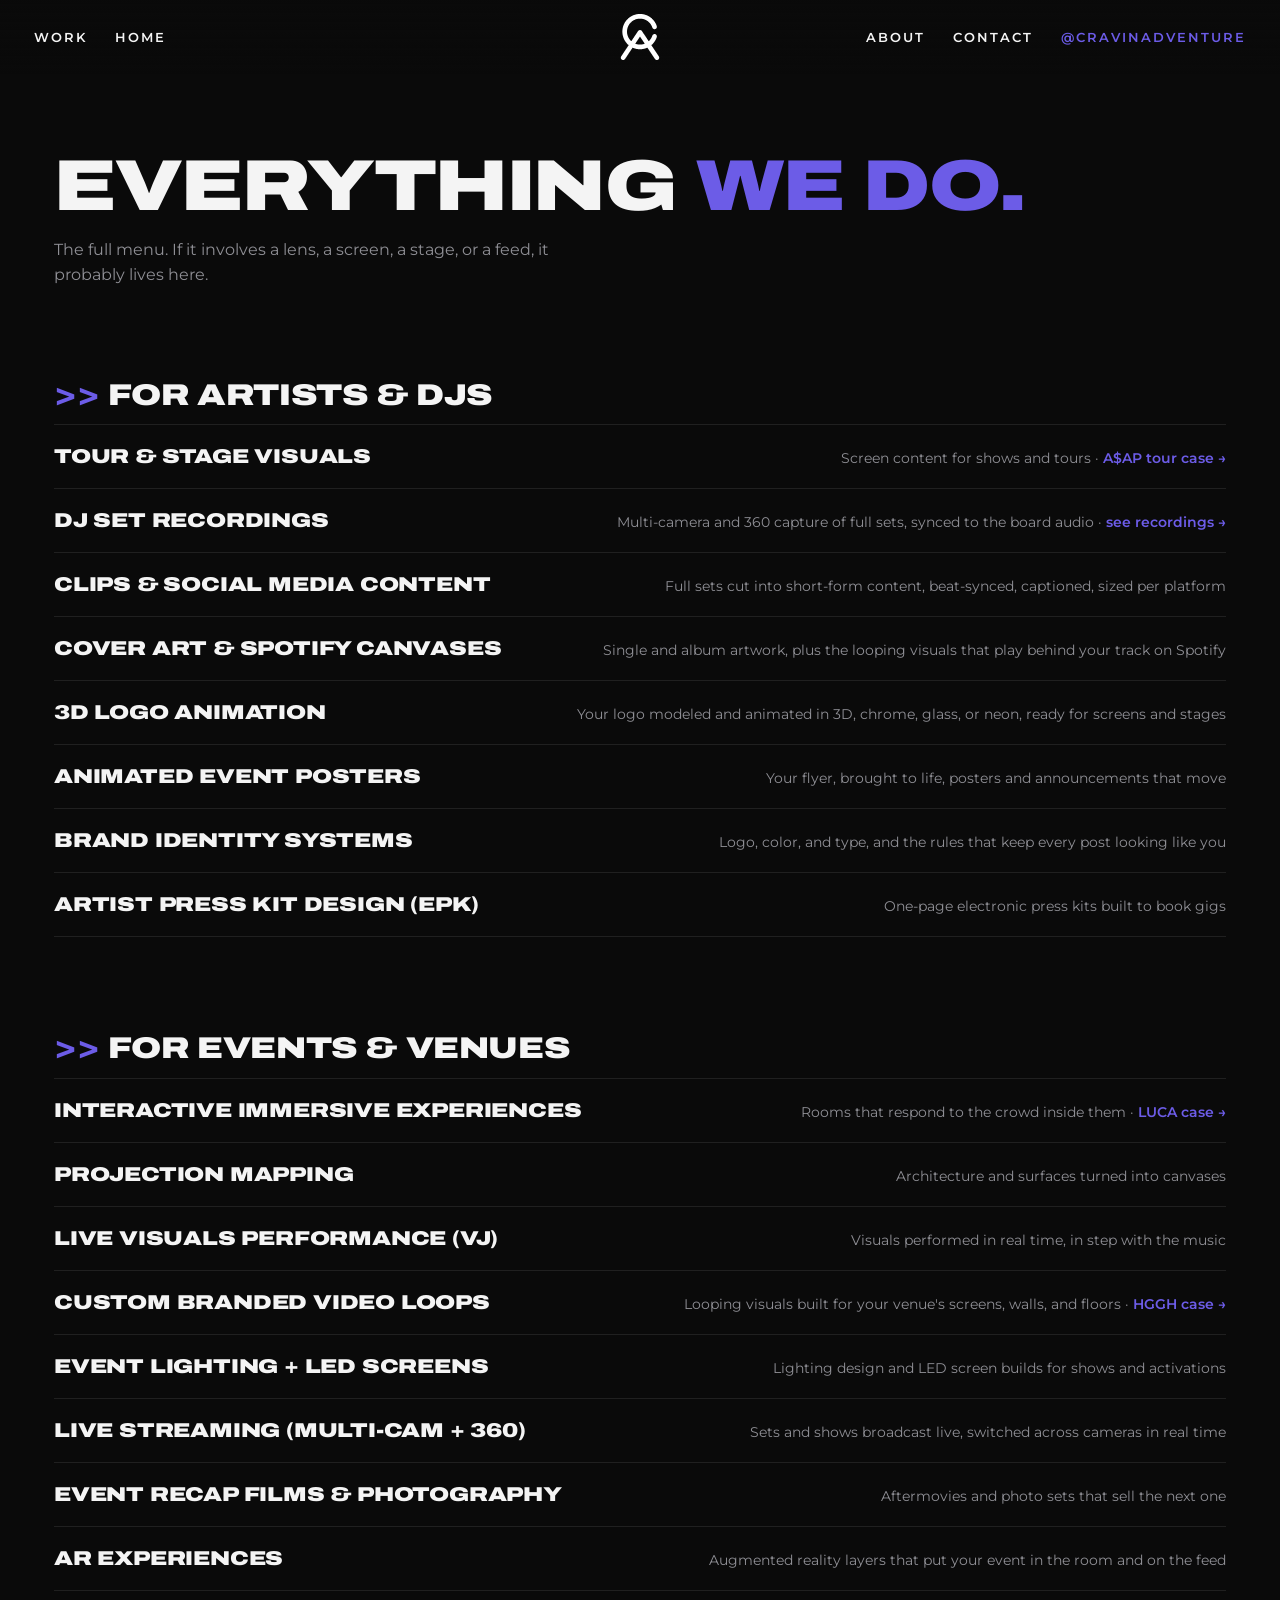
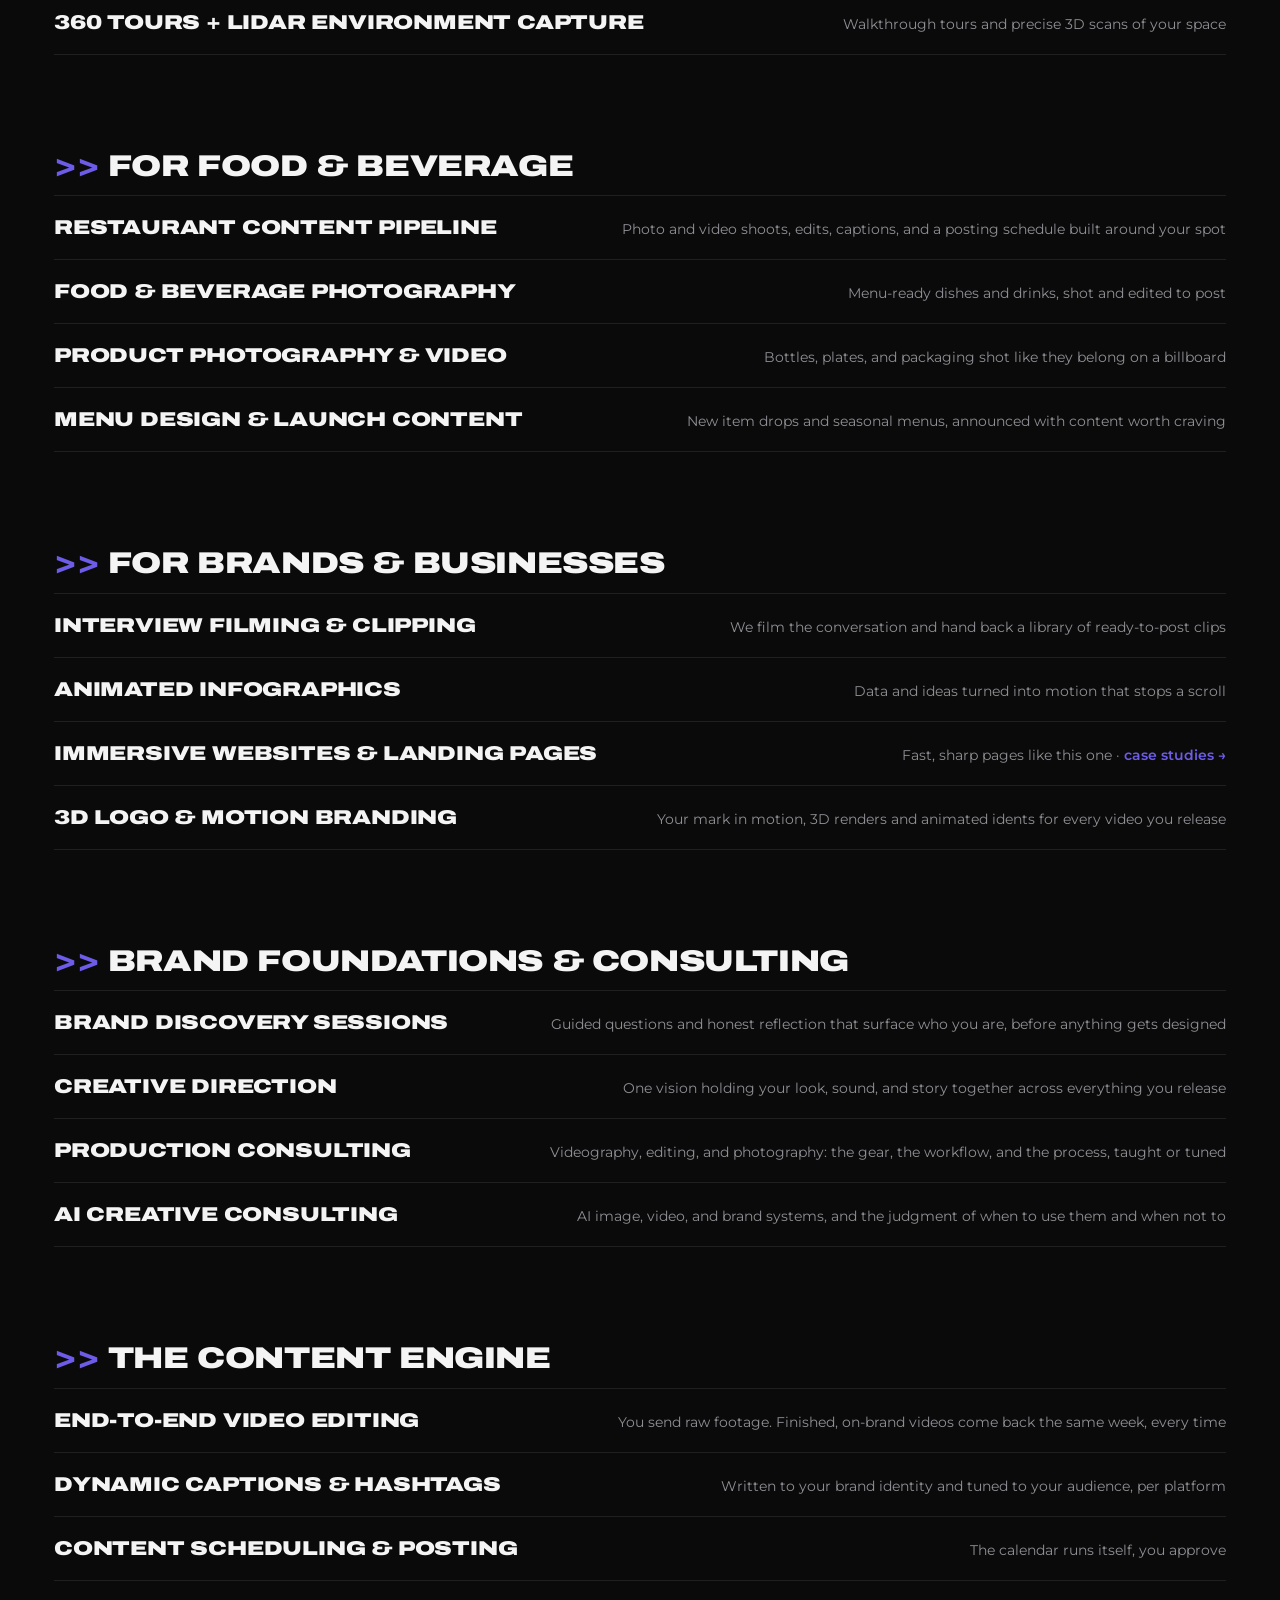
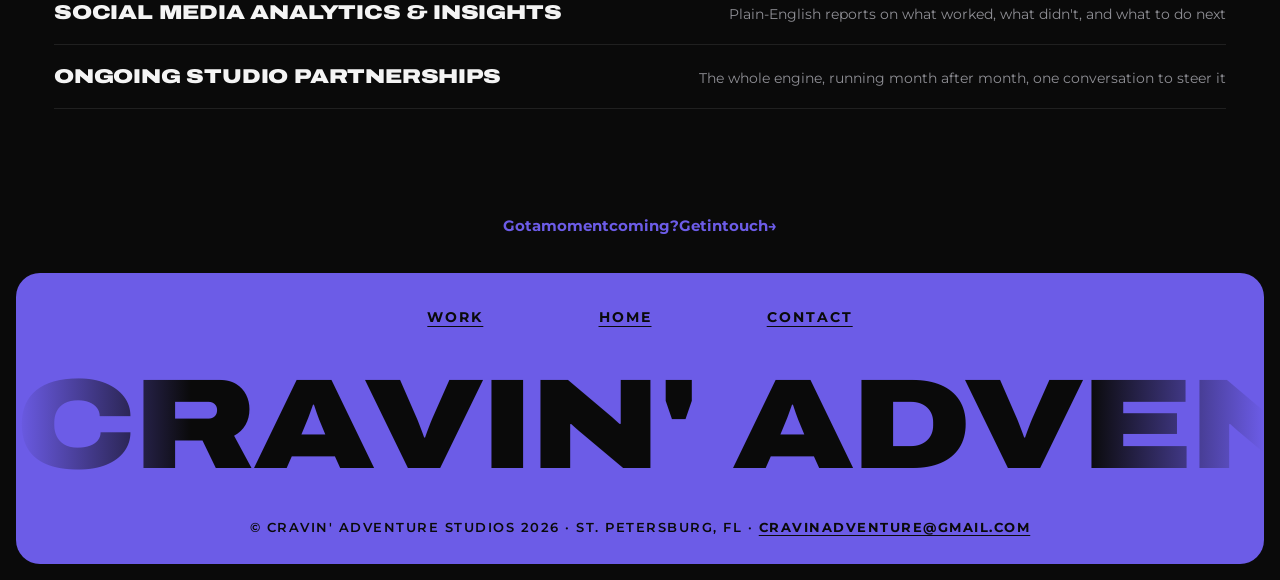
==== commit 0a29ab3c: "nav: real CA mark (C wrapping the mountain A) centered top, both pages Culnane-style nav grid: Work/" ====
--- a/services.html
+++ b/services.html
@@ -32,18 +32,18 @@
 <div id="exit-veil" aria-hidden="true"></div>
 
 <nav id="nav">
-  <a class="mono" href="index.html" aria-label="Cravin' Adventure Studios">
-    <svg class="mono-spin" viewBox="0 0 64 64" width="40" height="40" aria-hidden="true">
-      <circle cx="32" cy="32" r="29" fill="none" stroke="var(--accent)" stroke-width="2.5"/>
-      <text x="32" y="41" text-anchor="middle" font-family="Archivo, sans-serif" font-weight="900" font-size="24" fill="var(--paper)">CA</text>
-    </svg>
+  <div class="navlinks nav-left">
+    <a class="lr" href="index.html#work">Work</a>
+    <a class="lr" href="index.html">Home</a>
+  </div>
+  <a class="ca-mark" href="index.html" aria-label="Cravin' Adventure Studios">
+    <img src="assets/ca_logo.svg" alt="Cravin' Adventure Studios" width="46" height="46">
   </a>
-  <div class="navlinks">
-    <a class="lr" href="index.html#work">Work</a>
+  <div class="navlinks nav-right">
     <a class="lr" href="index.html#about">About</a>
-    <a class="lr" href="index.html#contact">Contact</a>
+    <a class="lr" href="mailto:cravinadventure@gmail.com">Contact</a>
+    <a class="ig lr" href="https://www.instagram.com/cravinadventure" target="_blank" rel="noopener">@cravinadventure</a>
   </div>
-  <a class="ig lr" href="https://www.instagram.com/cravinadventure" target="_blank" rel="noopener">@cravinadventure</a>
 </nav>
 
 <header class="svc-hero">
--- a/css/main.css
+++ b/css/main.css
@@ -16,14 +16,19 @@
 #exit-veil.on{opacity:1}
 
 /* ---------- nav ---------- */
-#nav{position:fixed;top:0;left:0;right:0;z-index:100;display:flex;align-items:center;justify-content:space-between;padding:16px 34px;background:linear-gradient(180deg,rgba(10,10,10,.85),rgba(10,10,10,0));opacity:0}
+#nav{position:fixed;top:0;left:0;right:0;z-index:100;display:grid;grid-template-columns:1fr auto 1fr;align-items:center;padding:14px 34px;background:linear-gradient(180deg,rgba(10,10,10,.85),rgba(10,10,10,0));opacity:0}
+.nav-left{justify-self:start}
+.nav-right{justify-self:end}
+.ca-mark{display:block;line-height:0}
+.ca-mark img{display:block;width:46px;height:46px;transition:transform .3s ease}
+.ca-mark:hover img{transform:rotate(12deg) scale(1.08)}
 .loaded #nav{animation:fadein .5s ease-out forwards}
 .no-js #nav, .motion-off #nav{opacity:1;animation:none}
 @keyframes fadein{to{opacity:1}}
 @keyframes riseup{from{opacity:0;transform:translateY(30px)}to{opacity:1;transform:translateY(0)}}
 .mono-spin{display:block;animation:spin 20s linear infinite}
 @keyframes spin{to{transform:rotate(360deg)}}
-.navlinks{display:flex;gap:34px}
+.navlinks{display:flex;gap:28px;align-items:center}
 #nav a{font-size:13px;font-weight:600;letter-spacing:2px;text-transform:uppercase}
 .ig{color:var(--accent)}
 
